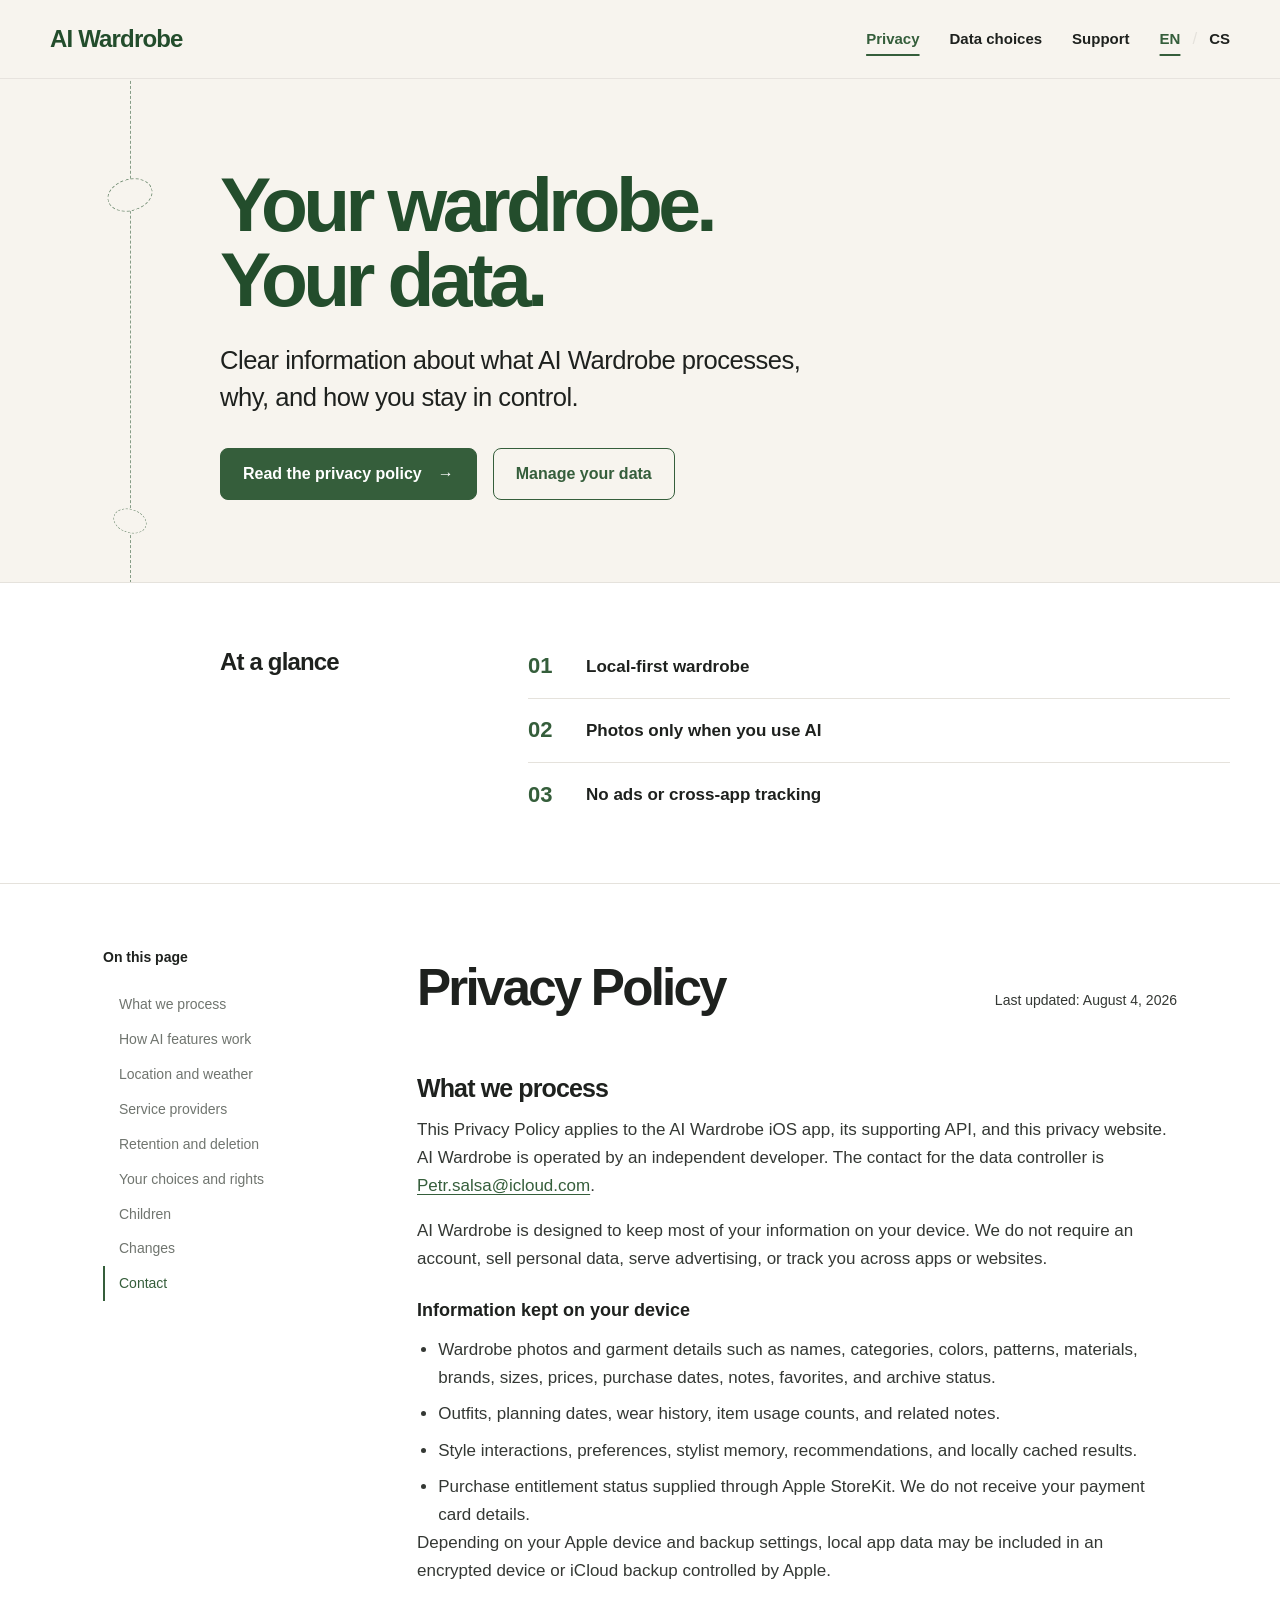
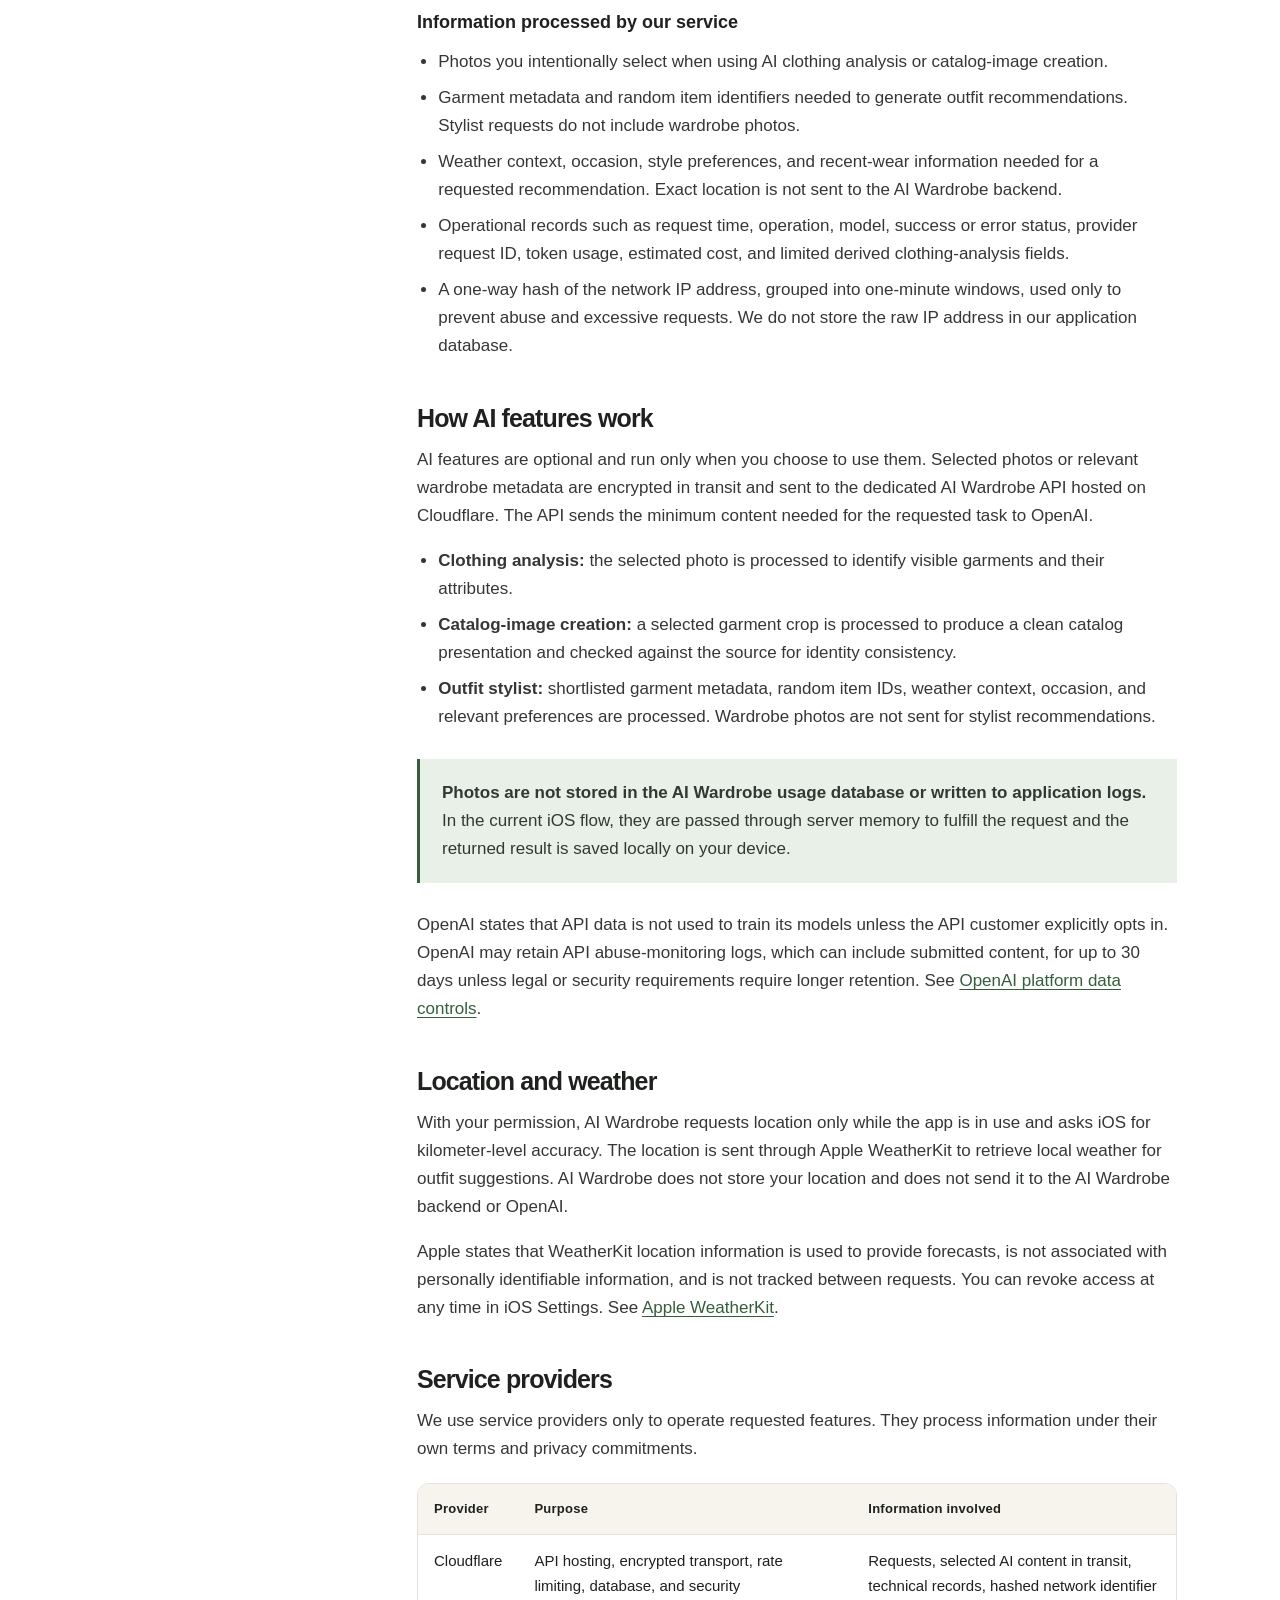
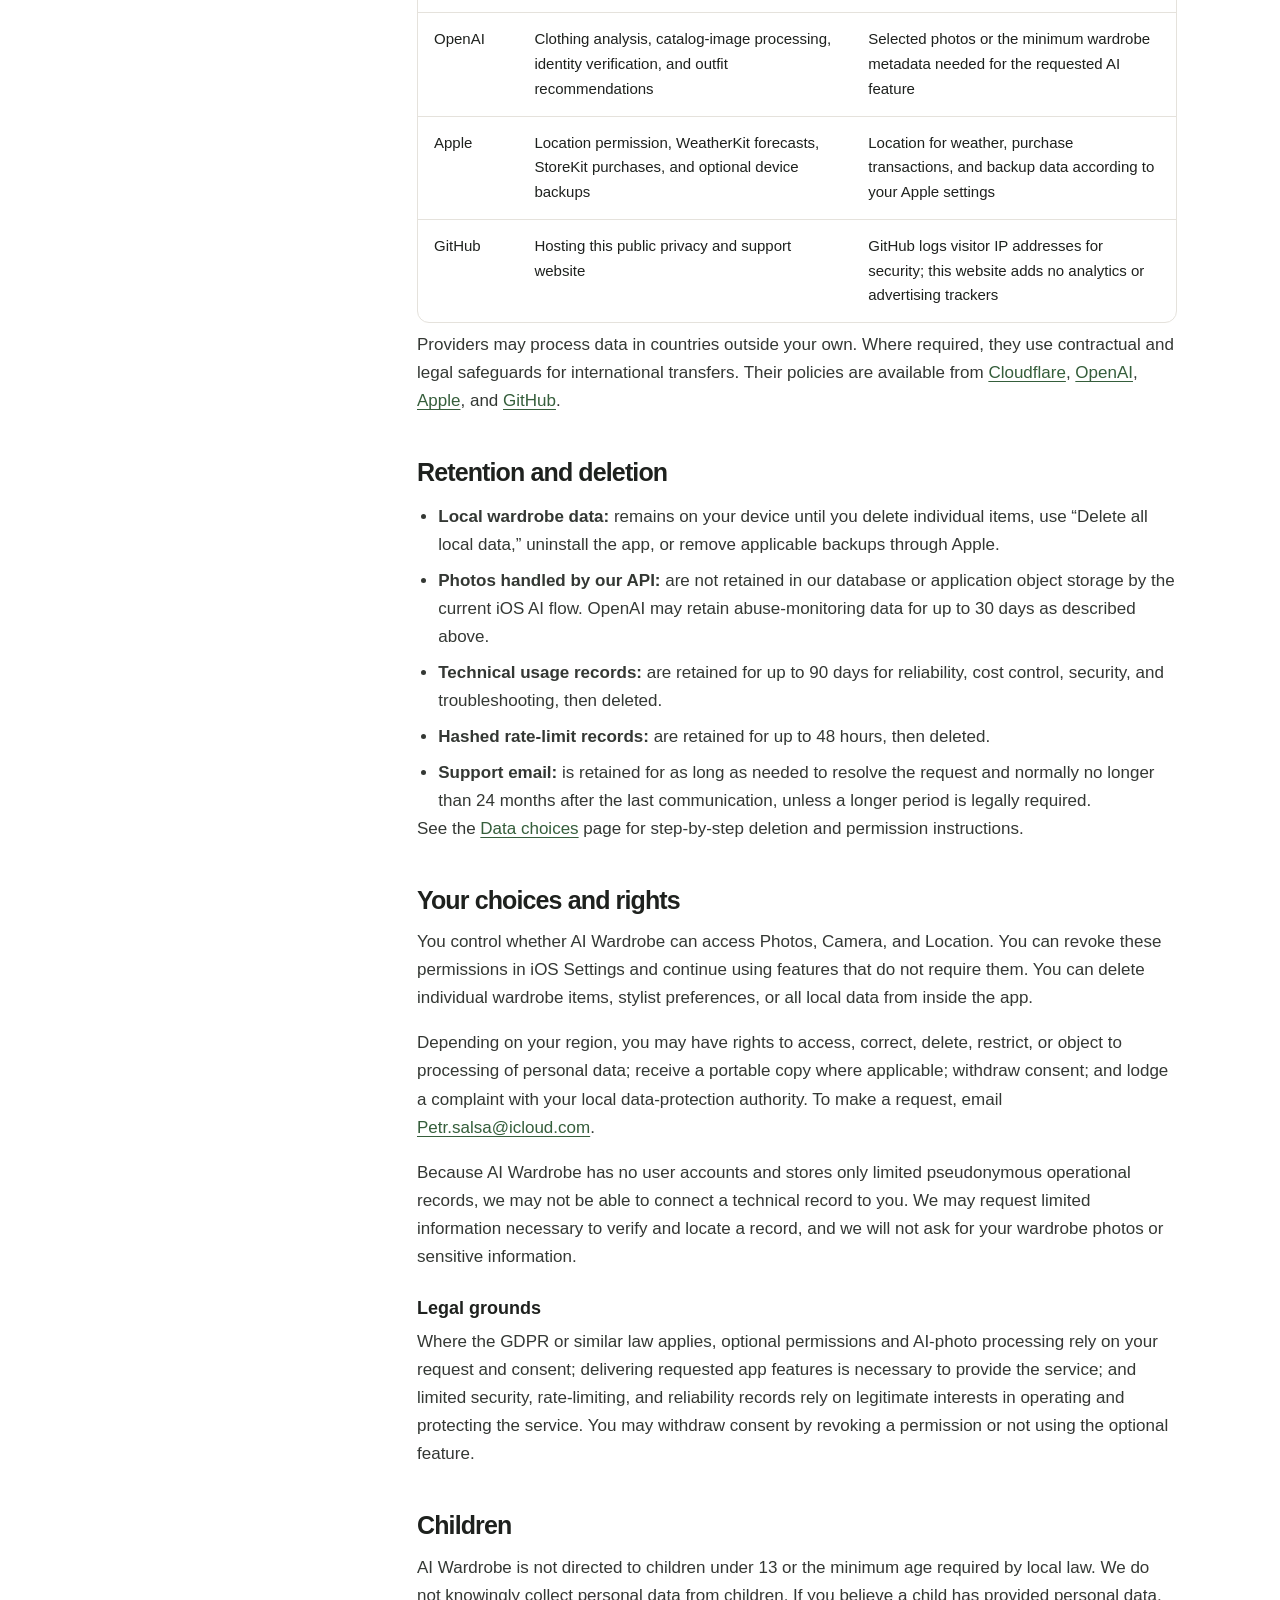
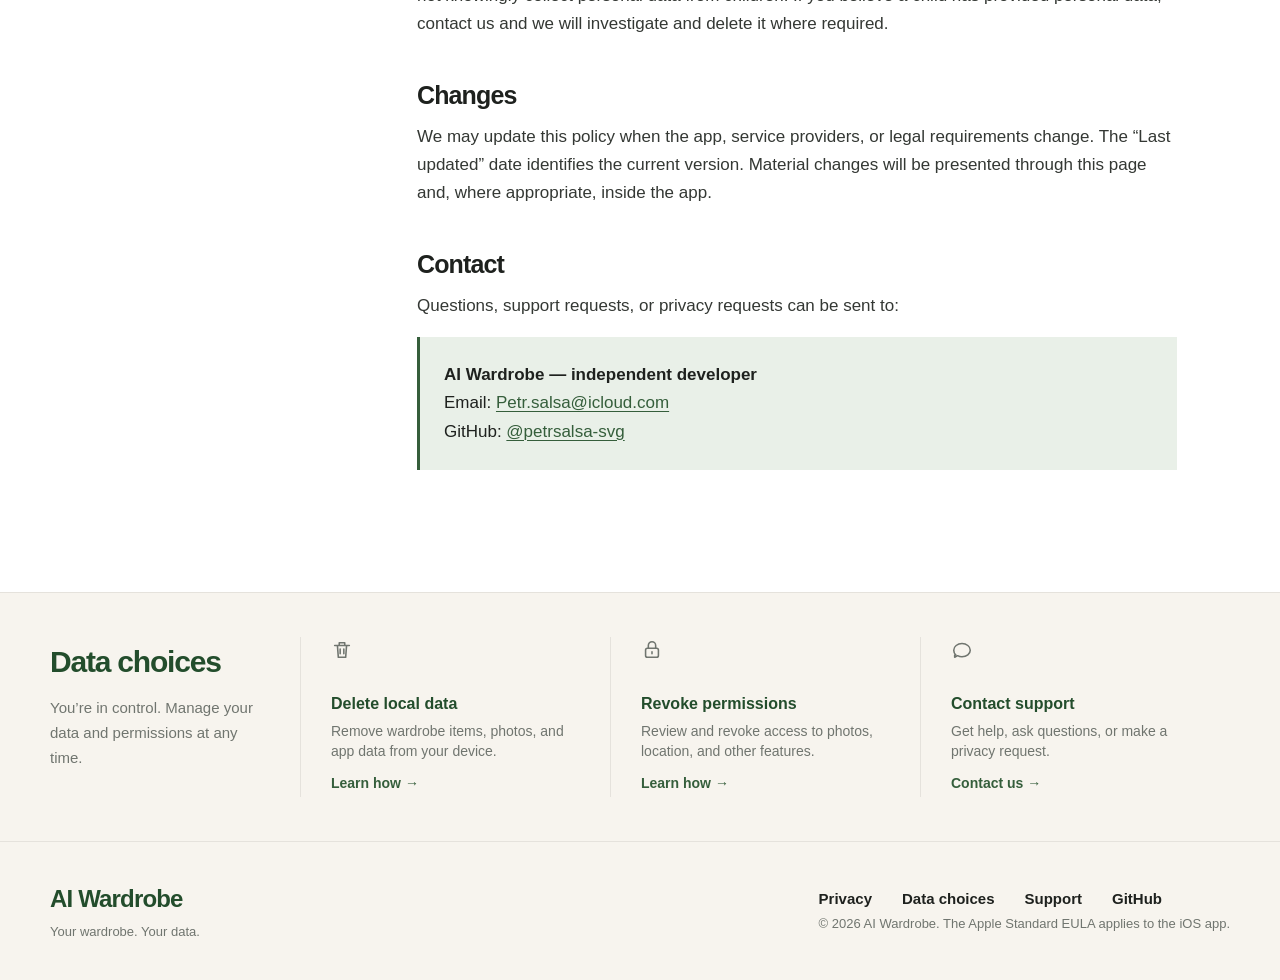
==== index.html @ b3bcdd9d "Publish AI Wardrobe privacy and support site" ====
<!doctype html>
<html lang="en">
<head>
  <meta charset="utf-8">
  <meta name="viewport" content="width=device-width, initial-scale=1">
  <meta name="description" content="Privacy Policy, data choices, and support information for the AI Wardrobe iOS app.">
  <meta name="theme-color" content="#f7f4ee">
  <meta property="og:title" content="AI Wardrobe — Privacy Policy">
  <meta property="og:description" content="Clear information about what AI Wardrobe processes, why, and how you stay in control.">
  <meta property="og:type" content="website">
  <meta property="og:url" content="https://petrsalsa-svg.github.io/AIWardrobe-Privacy/">
  <link rel="canonical" href="https://petrsalsa-svg.github.io/AIWardrobe-Privacy/">
  <link rel="alternate" hreflang="en" href="https://petrsalsa-svg.github.io/AIWardrobe-Privacy/">
  <link rel="alternate" hreflang="cs" href="https://petrsalsa-svg.github.io/AIWardrobe-Privacy/cs/">
  <link rel="stylesheet" href="./assets/styles.css">
  <script src="./assets/site.js" defer></script>
  <title>AI Wardrobe — Privacy Policy</title>
</head>
<body>
  <a class="skip-link" href="#main">Skip to content</a>
  <header class="site-header">
    <div class="header-inner">
      <a class="brand" href="./" aria-label="AI Wardrobe privacy home">AI Wardrobe</a>
      <nav class="desktop-nav" aria-label="Primary navigation">
        <a href="./" aria-current="page">Privacy</a>
        <a href="./data-choices/">Data choices</a>
        <a href="./support/">Support</a>
      </nav>
      <button class="menu-button" type="button" aria-expanded="false" aria-controls="mobile-navigation" data-menu-button>
        <svg viewBox="0 0 24 24" aria-hidden="true"><path d="M4 7h16M4 12h16M4 17h16"/></svg>
        Menu
      </button>
      <nav class="language-nav" aria-label="Language">
        <a href="./" aria-current="page" lang="en">EN</a><span aria-hidden="true">/</span><a href="./cs/" lang="cs">CS</a>
      </nav>
      <nav class="mobile-nav" id="mobile-navigation" aria-label="Mobile navigation" data-mobile-nav>
        <a href="./" aria-current="page">Privacy</a>
        <a href="./data-choices/">Data choices</a>
        <a href="./support/">Support</a>
      </nav>
    </div>
  </header>

  <main id="main">
    <section class="hero" aria-labelledby="hero-title">
      <div class="hero-inner">
        <div class="seam" aria-hidden="true"></div>
        <div class="hero-copy">
          <h1 id="hero-title">Your wardrobe.<br>Your data.</h1>
          <p class="hero-lede">Clear information about what AI Wardrobe processes, why, and how you stay in control.</p>
          <div class="actions">
            <a class="button button-primary" href="#privacy-policy">Read the privacy policy <span aria-hidden="true">→</span></a>
            <a class="button button-secondary" href="./data-choices/">Manage your data</a>
          </div>
        </div>
      </div>
    </section>

    <section class="glance" aria-labelledby="glance-title">
      <div class="glance-inner">
        <h2 id="glance-title">At a glance</h2>
        <ol class="glance-list">
          <li class="glance-item">
            <span class="glance-number" aria-hidden="true">01</span>
            <span class="glance-icon" aria-hidden="true"><svg viewBox="0 0 24 24"><path d="M3 11.5 12 4l9 7.5M5.5 10v10h13V10M9.5 20v-6h5v6"/></svg></span>
            <span class="glance-text">Local-first wardrobe</span>
          </li>
          <li class="glance-item">
            <span class="glance-number" aria-hidden="true">02</span>
            <span class="glance-icon" aria-hidden="true"><svg viewBox="0 0 24 24"><path d="M4 8.5h3l1.2-2h7.6l1.2 2h3a2 2 0 0 1 2 2v8a2 2 0 0 1-2 2H4a2 2 0 0 1-2-2v-8a2 2 0 0 1 2-2Z"/><circle cx="12" cy="14" r="4"/></svg></span>
            <span class="glance-text">Photos only when you use AI</span>
          </li>
          <li class="glance-item">
            <span class="glance-number" aria-hidden="true">03</span>
            <span class="glance-icon" aria-hidden="true"><svg viewBox="0 0 24 24"><path d="M12 3 4.5 6v5.5c0 4.7 3.1 7.8 7.5 9.5 4.4-1.7 7.5-4.8 7.5-9.5V6L12 3Z"/><path d="m8.8 12.1 2 2 4.5-4.5"/></svg></span>
            <span class="glance-text">No ads or cross-app tracking</span>
          </li>
        </ol>
      </div>
    </section>

    <section class="policy" id="privacy-policy" aria-labelledby="policy-title">
      <div class="policy-shell">
        <aside class="toc" aria-label="On this page">
          <p class="toc-title">On this page</p>
          <ol>
            <li><a class="is-active" href="#what-we-process">What we process</a></li>
            <li><a href="#ai-features">How AI features work</a></li>
            <li><a href="#location-weather">Location and weather</a></li>
            <li><a href="#service-providers">Service providers</a></li>
            <li><a href="#retention-deletion">Retention and deletion</a></li>
            <li><a href="#choices-rights">Your choices and rights</a></li>
            <li><a href="#children">Children</a></li>
            <li><a href="#changes">Changes</a></li>
            <li><a href="#contact">Contact</a></li>
          </ol>
        </aside>

        <article class="policy-article">
          <div class="policy-heading">
            <h2 id="policy-title">Privacy Policy</h2>
            <p class="updated">Last updated: August 4, 2026</p>
          </div>

          <details class="mobile-toc">
            <summary>On this page <span aria-hidden="true">⌄</span></summary>
            <nav aria-label="Policy sections">
              <a href="#what-we-process">What we process</a>
              <a href="#ai-features">How AI features work</a>
              <a href="#location-weather">Location and weather</a>
              <a href="#service-providers">Service providers</a>
              <a href="#retention-deletion">Retention and deletion</a>
              <a href="#choices-rights">Your choices and rights</a>
              <a href="#children">Children</a>
              <a href="#changes">Changes</a>
              <a href="#contact">Contact</a>
            </nav>
          </details>

          <section id="what-we-process">
            <h3>What we process</h3>
            <p>This Privacy Policy applies to the AI Wardrobe iOS app, its supporting API, and this privacy website. AI Wardrobe is operated by an independent developer. The contact for the data controller is <a href="mailto:Petr.salsa@icloud.com">Petr.salsa@icloud.com</a>.</p>
            <p>AI Wardrobe is designed to keep most of your information on your device. We do not require an account, sell personal data, serve advertising, or track you across apps or websites.</p>

            <h4>Information kept on your device</h4>
            <ul>
              <li>Wardrobe photos and garment details such as names, categories, colors, patterns, materials, brands, sizes, prices, purchase dates, notes, favorites, and archive status.</li>
              <li>Outfits, planning dates, wear history, item usage counts, and related notes.</li>
              <li>Style interactions, preferences, stylist memory, recommendations, and locally cached results.</li>
              <li>Purchase entitlement status supplied through Apple StoreKit. We do not receive your payment card details.</li>
            </ul>
            <p>Depending on your Apple device and backup settings, local app data may be included in an encrypted device or iCloud backup controlled by Apple.</p>

            <h4>Information processed by our service</h4>
            <ul>
              <li>Photos you intentionally select when using AI clothing analysis or catalog-image creation.</li>
              <li>Garment metadata and random item identifiers needed to generate outfit recommendations. Stylist requests do not include wardrobe photos.</li>
              <li>Weather context, occasion, style preferences, and recent-wear information needed for a requested recommendation. Exact location is not sent to the AI Wardrobe backend.</li>
              <li>Operational records such as request time, operation, model, success or error status, provider request ID, token usage, estimated cost, and limited derived clothing-analysis fields.</li>
              <li>A one-way hash of the network IP address, grouped into one-minute windows, used only to prevent abuse and excessive requests. We do not store the raw IP address in our application database.</li>
            </ul>
          </section>

          <section id="ai-features">
            <h3>How AI features work</h3>
            <p>AI features are optional and run only when you choose to use them. Selected photos or relevant wardrobe metadata are encrypted in transit and sent to the dedicated AI Wardrobe API hosted on Cloudflare. The API sends the minimum content needed for the requested task to OpenAI.</p>
            <ul>
              <li><strong>Clothing analysis:</strong> the selected photo is processed to identify visible garments and their attributes.</li>
              <li><strong>Catalog-image creation:</strong> a selected garment crop is processed to produce a clean catalog presentation and checked against the source for identity consistency.</li>
              <li><strong>Outfit stylist:</strong> shortlisted garment metadata, random item IDs, weather context, occasion, and relevant preferences are processed. Wardrobe photos are not sent for stylist recommendations.</li>
            </ul>
            <div class="notice">
              <p><strong>Photos are not stored in the AI Wardrobe usage database or written to application logs.</strong> In the current iOS flow, they are passed through server memory to fulfill the request and the returned result is saved locally on your device.</p>
            </div>
            <p>OpenAI states that API data is not used to train its models unless the API customer explicitly opts in. OpenAI may retain API abuse-monitoring logs, which can include submitted content, for up to 30 days unless legal or security requirements require longer retention. See <a href="https://platform.openai.com/docs/models/default-usage-policies-by-endpoint" rel="external">OpenAI platform data controls</a>.</p>
          </section>

          <section id="location-weather">
            <h3>Location and weather</h3>
            <p>With your permission, AI Wardrobe requests location only while the app is in use and asks iOS for kilometer-level accuracy. The location is sent through Apple WeatherKit to retrieve local weather for outfit suggestions. AI Wardrobe does not store your location and does not send it to the AI Wardrobe backend or OpenAI.</p>
            <p>Apple states that WeatherKit location information is used to provide forecasts, is not associated with personally identifiable information, and is not tracked between requests. You can revoke access at any time in iOS Settings. See <a href="https://developer.apple.com/weatherkit/" rel="external">Apple WeatherKit</a>.</p>
          </section>

          <section id="service-providers">
            <h3>Service providers</h3>
            <p>We use service providers only to operate requested features. They process information under their own terms and privacy commitments.</p>
            <div class="table-wrap" role="region" aria-label="Service providers" tabindex="0">
              <table>
                <thead><tr><th>Provider</th><th>Purpose</th><th>Information involved</th></tr></thead>
                <tbody>
                  <tr><td>Cloudflare</td><td>API hosting, encrypted transport, rate limiting, database, and security</td><td>Requests, selected AI content in transit, technical records, hashed network identifier</td></tr>
                  <tr><td>OpenAI</td><td>Clothing analysis, catalog-image processing, identity verification, and outfit recommendations</td><td>Selected photos or the minimum wardrobe metadata needed for the requested AI feature</td></tr>
                  <tr><td>Apple</td><td>Location permission, WeatherKit forecasts, StoreKit purchases, and optional device backups</td><td>Location for weather, purchase transactions, and backup data according to your Apple settings</td></tr>
                  <tr><td>GitHub</td><td>Hosting this public privacy and support website</td><td>GitHub logs visitor IP addresses for security; this website adds no analytics or advertising trackers</td></tr>
                </tbody>
              </table>
            </div>
            <p>Providers may process data in countries outside your own. Where required, they use contractual and legal safeguards for international transfers. Their policies are available from <a href="https://www.cloudflare.com/privacypolicy/" rel="external">Cloudflare</a>, <a href="https://openai.com/policies/privacy-policy/" rel="external">OpenAI</a>, <a href="https://www.apple.com/legal/privacy/" rel="external">Apple</a>, and <a href="https://docs.github.com/en/site-policy/privacy-policies/github-general-privacy-statement" rel="external">GitHub</a>.</p>
          </section>

          <section id="retention-deletion">
            <h3>Retention and deletion</h3>
            <ul>
              <li><strong>Local wardrobe data:</strong> remains on your device until you delete individual items, use “Delete all local data,” uninstall the app, or remove applicable backups through Apple.</li>
              <li><strong>Photos handled by our API:</strong> are not retained in our database or application object storage by the current iOS AI flow. OpenAI may retain abuse-monitoring data for up to 30 days as described above.</li>
              <li><strong>Technical usage records:</strong> are retained for up to 90 days for reliability, cost control, security, and troubleshooting, then deleted.</li>
              <li><strong>Hashed rate-limit records:</strong> are retained for up to 48 hours, then deleted.</li>
              <li><strong>Support email:</strong> is retained for as long as needed to resolve the request and normally no longer than 24 months after the last communication, unless a longer period is legally required.</li>
            </ul>
            <p>See the <a href="./data-choices/">Data choices</a> page for step-by-step deletion and permission instructions.</p>
          </section>

          <section id="choices-rights">
            <h3>Your choices and rights</h3>
            <p>You control whether AI Wardrobe can access Photos, Camera, and Location. You can revoke these permissions in iOS Settings and continue using features that do not require them. You can delete individual wardrobe items, stylist preferences, or all local data from inside the app.</p>
            <p>Depending on your region, you may have rights to access, correct, delete, restrict, or object to processing of personal data; receive a portable copy where applicable; withdraw consent; and lodge a complaint with your local data-protection authority. To make a request, email <a href="mailto:Petr.salsa@icloud.com?subject=AI%20Wardrobe%20privacy%20request">Petr.salsa@icloud.com</a>.</p>
            <p>Because AI Wardrobe has no user accounts and stores only limited pseudonymous operational records, we may not be able to connect a technical record to you. We may request limited information necessary to verify and locate a record, and we will not ask for your wardrobe photos or sensitive information.</p>
            <h4>Legal grounds</h4>
            <p>Where the GDPR or similar law applies, optional permissions and AI-photo processing rely on your request and consent; delivering requested app features is necessary to provide the service; and limited security, rate-limiting, and reliability records rely on legitimate interests in operating and protecting the service. You may withdraw consent by revoking a permission or not using the optional feature.</p>
          </section>

          <section id="children">
            <h3>Children</h3>
            <p>AI Wardrobe is not directed to children under 13 or the minimum age required by local law. We do not knowingly collect personal data from children. If you believe a child has provided personal data, contact us and we will investigate and delete it where required.</p>
          </section>

          <section id="changes">
            <h3>Changes</h3>
            <p>We may update this policy when the app, service providers, or legal requirements change. The “Last updated” date identifies the current version. Material changes will be presented through this page and, where appropriate, inside the app.</p>
          </section>

          <section id="contact">
            <h3>Contact</h3>
            <p>Questions, support requests, or privacy requests can be sent to:</p>
            <div class="contact-block">
              <strong>AI Wardrobe — independent developer</strong><br>
              Email: <a href="mailto:Petr.salsa@icloud.com">Petr.salsa@icloud.com</a><br>
              GitHub: <a href="https://github.com/petrsalsa-svg" rel="external">@petrsalsa-svg</a>
            </div>
          </section>
        </article>
      </div>
    </section>

    <section class="choices" aria-labelledby="choices-title">
      <div class="choices-inner">
        <div class="choices-intro"><h2 id="choices-title">Data choices</h2><p>You’re in control. Manage your data and permissions at any time.</p></div>
        <a class="choice-link" href="./data-choices/#delete-local">
          <span class="choice-icon" aria-hidden="true"><svg viewBox="0 0 24 24"><path d="M4 7h16M9 7V4h6v3M7 7l1 13h8l1-13M10 11v5M14 11v5"/></svg></span>
          <strong>Delete local data</strong><span>Remove wardrobe items, photos, and app data from your device.</span><em>Learn how →</em>
        </a>
        <a class="choice-link" href="./data-choices/#permissions">
          <span class="choice-icon" aria-hidden="true"><svg viewBox="0 0 24 24"><rect x="5" y="10" width="14" height="10" rx="2"/><path d="M8 10V7a4 4 0 0 1 8 0v3M12 14v2"/></svg></span>
          <strong>Revoke permissions</strong><span>Review and revoke access to photos, location, and other features.</span><em>Learn how →</em>
        </a>
        <a class="choice-link" href="./support/">
          <span class="choice-icon" aria-hidden="true"><svg viewBox="0 0 24 24"><path d="M4 17.5V20l3.2-1.8a9.8 9.8 0 0 0 4.8 1.2c5 0 9-3.2 9-7.2S17 5 12 5s-9 3.2-9 7.2c0 2 .8 3.8 2.2 5.1"/></svg></span>
          <strong>Contact support</strong><span>Get help, ask questions, or make a privacy request.</span><em>Contact us →</em>
        </a>
      </div>
    </section>
  </main>

  <footer class="site-footer">
    <div class="footer-inner">
      <div class="footer-brand"><a class="brand" href="./">AI Wardrobe</a><p>Your wardrobe. Your data.</p></div>
      <div class="footer-meta">
        <nav class="footer-nav" aria-label="Footer navigation">
          <a href="./">Privacy</a><a href="./data-choices/">Data choices</a><a href="./support/">Support</a><a href="https://github.com/petrsalsa-svg/AIWardrobe-Privacy">GitHub</a>
        </nav>
        <p class="copyright">© 2026 AI Wardrobe. The Apple Standard EULA applies to the iOS app.</p>
      </div>
    </div>
  </footer>
</body>
</html>
---- assets/styles.css ----
:root {
  --background: #f7f4ee;
  --surface: #ffffff;
  --primary: #355e3b;
  --primary-strong: #234d2c;
  --secondary: #78947c;
  --light-green: #e9f0e8;
  --text: #1e211e;
  --muted: #70756f;
  --divider: #e5e2dc;
  --danger: #b34b4b;
  --radius: 18px;
  --shadow: 0 16px 44px rgba(30, 33, 30, 0.045);
  --content: 1180px;
  --reading: 760px;
  color-scheme: light;
  font-family: ui-sans-serif, -apple-system, BlinkMacSystemFont, "Segoe UI", sans-serif;
  font-synthesis: none;
  text-rendering: optimizeLegibility;
}

* {
  box-sizing: border-box;
}

html {
  scroll-behavior: smooth;
  scroll-padding-top: 96px;
}

body {
  margin: 0;
  min-width: 320px;
  background: var(--background);
  color: var(--text);
  font-size: 17px;
  line-height: 1.65;
}

body.menu-open {
  overflow: hidden;
}

a {
  color: var(--primary);
  text-decoration-thickness: 1px;
  text-underline-offset: 0.2em;
}

a:hover {
  color: var(--primary-strong);
}

a:focus-visible,
button:focus-visible,
summary:focus-visible {
  outline: 3px solid rgba(53, 94, 59, 0.34);
  outline-offset: 4px;
}

.skip-link {
  position: fixed;
  left: 16px;
  top: 12px;
  z-index: 100;
  padding: 10px 14px;
  background: var(--text);
  color: white;
  border-radius: 10px;
  transform: translateY(-160%);
}

.skip-link:focus {
  transform: translateY(0);
}

.site-header {
  position: sticky;
  top: 0;
  z-index: 40;
  border-bottom: 1px solid rgba(229, 226, 220, 0.88);
  background: rgba(247, 244, 238, 0.96);
  backdrop-filter: blur(18px);
}

.header-inner,
.hero-inner,
.glance-inner,
.policy-shell,
.choices-inner,
.footer-inner,
.simple-main {
  width: min(calc(100% - 48px), var(--content));
  margin-inline: auto;
}

.header-inner {
  min-height: 78px;
  display: grid;
  grid-template-columns: 1fr auto auto;
  align-items: center;
  gap: 30px;
}

.brand {
  display: inline-flex;
  align-items: center;
  color: var(--primary-strong);
  font-size: 24px;
  font-weight: 760;
  letter-spacing: -0.035em;
  text-decoration: none;
}

.desktop-nav,
.language-nav,
.footer-nav {
  display: flex;
  align-items: center;
  gap: 30px;
}

.desktop-nav a,
.language-nav a,
.footer-nav a {
  color: var(--text);
  font-size: 15px;
  font-weight: 620;
  text-decoration: none;
}

.desktop-nav a[aria-current="page"],
.language-nav a[aria-current="page"] {
  color: var(--primary);
  text-decoration: underline;
  text-decoration-thickness: 2px;
  text-underline-offset: 10px;
}

.language-nav {
  gap: 12px;
}

.language-nav span {
  color: var(--divider);
}

.menu-button,
.mobile-nav {
  display: none;
}

.hero {
  position: relative;
  overflow: hidden;
}

.hero-inner {
  position: relative;
  min-height: 470px;
  padding: 88px 0 82px 170px;
}

.seam {
  position: absolute;
  left: 80px;
  top: -28px;
  bottom: -1px;
  width: 1px;
  border-left: 1px dashed rgba(53, 94, 59, 0.58);
  pointer-events: none;
}

.seam::before,
.seam::after {
  content: "";
  position: absolute;
  left: -24px;
  width: 44px;
  height: 30px;
  border: 1px dashed rgba(53, 94, 59, 0.64);
  border-radius: 50%;
  background: var(--background);
}

.seam::before {
  top: 128px;
  transform: rotate(-16deg);
}

.seam::after {
  bottom: 46px;
  transform: rotate(18deg) scale(0.74);
}

.hero-copy {
  max-width: 690px;
}

h1,
h2,
h3,
p {
  margin-top: 0;
}

h1 {
  margin-bottom: 24px;
  max-width: 680px;
  color: var(--primary-strong);
  font-size: clamp(50px, 6vw, 80px);
  line-height: 0.98;
  letter-spacing: -0.06em;
}

.hero-lede {
  max-width: 610px;
  margin-bottom: 32px;
  font-size: clamp(20px, 2vw, 26px);
  line-height: 1.45;
  letter-spacing: -0.02em;
}

.actions {
  display: flex;
  flex-wrap: wrap;
  gap: 16px;
}

.button {
  min-height: 52px;
  display: inline-flex;
  align-items: center;
  justify-content: center;
  gap: 16px;
  padding: 12px 22px;
  border: 1.5px solid var(--primary);
  border-radius: 8px;
  font-size: 16px;
  font-weight: 720;
  text-decoration: none;
}

.button-primary {
  background: var(--primary);
  color: white;
}

.button-primary:hover {
  background: var(--primary-strong);
  color: white;
}

.button-secondary {
  background: transparent;
  color: var(--primary);
}

.glance {
  border-top: 1px solid var(--divider);
  border-bottom: 1px solid var(--divider);
  background: var(--surface);
}

.glance-inner {
  display: grid;
  grid-template-columns: 260px 1fr;
  gap: 48px;
  padding: 52px 0 56px 170px;
}

.glance h2 {
  margin: 7px 0 0;
  font-size: 24px;
  letter-spacing: -0.035em;
}

.glance-list {
  margin: 0;
  padding: 0;
  list-style: none;
}

.glance-item {
  min-height: 64px;
  display: grid;
  grid-template-columns: 58px 1fr;
  align-items: center;
  border-bottom: 1px solid var(--divider);
}

.glance-item:last-child {
  border-bottom: 0;
}

.glance-number {
  color: var(--primary);
  font-size: 22px;
  font-weight: 700;
  font-variant-numeric: tabular-nums;
}

.glance-icon {
  width: 38px;
  height: 38px;
  display: none;
  place-items: center;
  border-radius: 50%;
  background: var(--light-green);
  color: var(--primary);
}

.glance-icon svg,
.choice-icon svg {
  width: 22px;
  height: 22px;
  fill: none;
  stroke: currentColor;
  stroke-linecap: round;
  stroke-linejoin: round;
  stroke-width: 1.7;
}

.glance-text {
  font-size: 17px;
  font-weight: 670;
}

.policy {
  background: var(--surface);
}

.policy-shell {
  display: grid;
  grid-template-columns: 260px minmax(0, var(--reading));
  justify-content: center;
  gap: 54px;
  padding: 62px 0 80px;
}

.toc {
  position: sticky;
  top: 110px;
  align-self: start;
}

.toc-title {
  margin-bottom: 18px;
  font-size: 14px;
  font-weight: 760;
}

.toc ol {
  margin: 0;
  padding: 0;
  list-style: none;
}

.toc a {
  display: block;
  padding: 8px 0 8px 14px;
  border-left: 2px solid transparent;
  color: var(--muted);
  font-size: 14px;
  line-height: 1.35;
  text-decoration: none;
}

.toc a:hover,
.toc a.is-active {
  border-left-color: var(--primary);
  color: var(--primary);
}

.mobile-toc {
  display: none;
}

.policy-heading {
  display: flex;
  align-items: baseline;
  justify-content: space-between;
  gap: 24px;
  margin-bottom: 42px;
}

.policy-heading h2,
.simple-hero h1 {
  margin: 0;
  color: var(--text);
  font-size: clamp(38px, 4vw, 54px);
  letter-spacing: -0.055em;
}

.updated {
  margin: 0;
  color: var(--muted);
  font-size: 14px;
  white-space: nowrap;
}

.policy-article section {
  margin-bottom: 42px;
}

.policy-article h3 {
  margin-bottom: 12px;
  color: var(--text);
  font-size: 25px;
  line-height: 1.25;
  letter-spacing: -0.035em;
}

.policy-article h4 {
  margin: 25px 0 8px;
  font-size: 18px;
  line-height: 1.35;
}

.policy-article p,
.policy-article li {
  color: #343834;
}

.policy-article ul {
  margin: 14px 0 0;
  padding-left: 1.25em;
}

.policy-article li + li {
  margin-top: 8px;
}

.notice {
  margin: 28px 0;
  padding: 20px 22px;
  border-left: 3px solid var(--primary);
  background: var(--light-green);
}

.notice p:last-child {
  margin-bottom: 0;
}

.table-wrap {
  margin: 20px 0 8px;
  overflow-x: auto;
  border: 1px solid var(--divider);
  border-radius: 12px;
}

table {
  width: 100%;
  border-collapse: collapse;
  font-size: 15px;
}

th,
td {
  padding: 14px 16px;
  border-bottom: 1px solid var(--divider);
  text-align: left;
  vertical-align: top;
}

th {
  background: var(--background);
  color: var(--text);
  font-size: 13px;
  letter-spacing: 0.02em;
}

tr:last-child td {
  border-bottom: 0;
}

.choices {
  border-top: 1px solid var(--divider);
  border-bottom: 1px solid var(--divider);
  background: var(--background);
}

.choices-inner {
  display: grid;
  grid-template-columns: 250px repeat(3, 1fr);
  padding: 44px 0;
}

.choices-intro {
  padding-right: 34px;
}

.choices h2 {
  margin-bottom: 10px;
  color: var(--primary-strong);
  font-size: 30px;
  letter-spacing: -0.04em;
}

.choices-intro p {
  margin-bottom: 0;
  color: var(--muted);
  font-size: 15px;
}

.choice-link {
  display: block;
  padding: 2px 30px;
  border-left: 1px solid var(--divider);
  color: var(--text);
  text-decoration: none;
}

.choice-icon {
  width: 38px;
  height: 38px;
  display: grid;
  place-items: center;
  margin-bottom: 14px;
  color: var(--primary);
}

.choice-link strong {
  display: block;
  margin-bottom: 4px;
  color: var(--primary-strong);
  font-size: 16px;
}

.choice-link span {
  display: block;
  color: var(--muted);
  font-size: 14px;
  line-height: 1.45;
}

.choice-link em {
  display: block;
  margin-top: 10px;
  color: var(--primary);
  font-size: 14px;
  font-style: normal;
  font-weight: 700;
}

.site-footer {
  background: var(--background);
}

.footer-inner {
  min-height: 138px;
  display: grid;
  grid-template-columns: 1fr auto;
  align-items: center;
  gap: 28px;
}

.footer-brand p,
.copyright {
  margin: 2px 0 0;
  color: var(--muted);
  font-size: 13px;
}

.footer-meta {
  text-align: right;
}

.simple-main {
  padding: 72px 0 100px;
}

.simple-hero {
  max-width: 780px;
  margin-bottom: 54px;
}

.simple-hero h1 {
  margin-bottom: 18px;
  color: var(--primary-strong);
}

.simple-hero p {
  max-width: 680px;
  font-size: 21px;
  line-height: 1.5;
}

.simple-content {
  max-width: var(--reading);
  padding: 44px;
  border: 1px solid var(--divider);
  border-radius: var(--radius);
  background: var(--surface);
  box-shadow: var(--shadow);
}

.simple-content section + section {
  margin-top: 46px;
  padding-top: 42px;
  border-top: 1px solid var(--divider);
}

.simple-content h2 {
  margin-bottom: 12px;
  font-size: 28px;
  letter-spacing: -0.04em;
}

.steps {
  margin: 18px 0 0;
  padding-left: 1.4em;
}

.steps li + li {
  margin-top: 10px;
}

.contact-block {
  padding: 24px;
  border-left: 3px solid var(--primary);
  background: var(--light-green);
}

@media (max-width: 900px) {
  .header-inner,
  .hero-inner,
  .glance-inner,
  .policy-shell,
  .choices-inner,
  .footer-inner,
  .simple-main {
    width: min(calc(100% - 36px), 720px);
  }

  .desktop-nav {
    display: none;
  }

  .header-inner {
    grid-template-columns: 1fr auto auto;
    gap: 14px;
  }

  .menu-button {
    min-height: 44px;
    display: inline-flex;
    align-items: center;
    justify-content: center;
    gap: 9px;
    padding: 8px 13px;
    border: 1.5px solid var(--primary);
    border-radius: 9px;
    background: transparent;
    color: var(--text);
    font: inherit;
    font-size: 15px;
    font-weight: 720;
  }

  .menu-button svg {
    width: 20px;
    height: 20px;
    stroke: currentColor;
    stroke-width: 2;
  }

  .mobile-nav {
    position: fixed;
    inset: 79px 0 auto;
    display: none;
    padding: 22px;
    border-bottom: 1px solid var(--divider);
    background: var(--background);
    box-shadow: var(--shadow);
  }

  .mobile-nav.is-open {
    display: grid;
  }

  .mobile-nav a {
    min-height: 50px;
    display: flex;
    align-items: center;
    border-bottom: 1px solid var(--divider);
    color: var(--text);
    font-weight: 680;
    text-decoration: none;
  }

  .hero-inner {
    min-height: 0;
    padding: 66px 16px 64px 58px;
  }

  .seam {
    left: 12px;
  }

  .glance-inner {
    grid-template-columns: 1fr;
    gap: 22px;
    padding: 38px 16px 42px 58px;
  }

  .glance-item {
    grid-template-columns: 54px 1fr;
    gap: 12px;
    padding: 12px 0;
  }

  .glance-number {
    display: none;
  }

  .glance-icon {
    display: grid;
  }

  .policy-shell {
    grid-template-columns: 1fr;
    padding: 48px 0 64px;
  }

  .toc {
    display: none;
  }

  .mobile-toc {
    display: block;
    margin-bottom: 32px;
    border: 1.5px solid var(--primary);
    border-radius: 9px;
  }

  .mobile-toc summary {
    min-height: 48px;
    display: flex;
    align-items: center;
    justify-content: space-between;
    padding: 8px 14px;
    color: var(--primary);
    cursor: pointer;
    font-weight: 720;
    list-style: none;
  }

  .mobile-toc summary::-webkit-details-marker {
    display: none;
  }

  .mobile-toc nav {
    display: grid;
    padding: 0 14px 12px;
  }

  .mobile-toc a {
    min-height: 44px;
    display: flex;
    align-items: center;
    border-top: 1px solid var(--divider);
    text-decoration: none;
  }

  .policy-heading {
    display: block;
    margin-bottom: 26px;
  }

  .updated {
    margin-top: 8px;
  }

  .choices-inner {
    grid-template-columns: 1fr;
    padding: 36px 0;
  }

  .choices-intro {
    padding: 0 0 18px;
  }

  .choice-link {
    min-height: 58px;
    display: grid;
    grid-template-columns: 1fr auto;
    align-items: center;
    padding: 12px 0;
    border-left: 0;
    border-top: 1px solid var(--divider);
  }

  .choice-link::after {
    content: "›";
    color: var(--primary);
    font-size: 32px;
    line-height: 1;
  }

  .choice-link span,
  .choice-link em,
  .choice-icon {
    display: none;
  }

  .footer-inner {
    grid-template-columns: 1fr;
    padding: 30px 0;
  }

  .footer-meta {
    text-align: left;
  }

  .footer-nav {
    flex-wrap: wrap;
    gap: 12px 24px;
  }
}

@media (max-width: 560px) {
  body {
    font-size: 16px;
  }

  .header-inner,
  .hero-inner,
  .glance-inner,
  .policy-shell,
  .choices-inner,
  .footer-inner,
  .simple-main {
    width: calc(100% - 24px);
  }

  .site-header {
    position: relative;
  }

  .header-inner {
    min-height: 70px;
  }

  .brand {
    font-size: 20px;
  }

  .language-nav {
    gap: 6px;
  }

  .language-nav a {
    font-size: 13px;
  }

  .mobile-nav {
    inset: 70px 0 auto;
  }

  .hero-inner {
    margin-top: 12px;
    padding: 44px 18px 46px 48px;
    border: 1px solid var(--divider);
    border-radius: 14px;
    background: var(--surface);
  }

  .seam {
    left: 18px;
  }

  h1 {
    font-size: clamp(44px, 14vw, 58px);
  }

  .hero-lede {
    font-size: 18px;
  }

  .actions {
    display: grid;
  }

  .button {
    width: 100%;
  }

  .glance-inner {
    padding: 36px 10px 40px 48px;
  }

  .policy-heading h2,
  .simple-hero h1 {
    font-size: 36px;
  }

  .policy-article h3 {
    font-size: 22px;
  }

  .simple-main {
    padding: 50px 0 72px;
  }

  .simple-content {
    padding: 26px 20px;
    border-radius: 14px;
  }
}

@media (prefers-reduced-motion: reduce) {
  html {
    scroll-behavior: auto;
  }

  *,
  *::before,
  *::after {
    animation-duration: 0.01ms !important;
    animation-iteration-count: 1 !important;
    transition-duration: 0.01ms !important;
  }
}
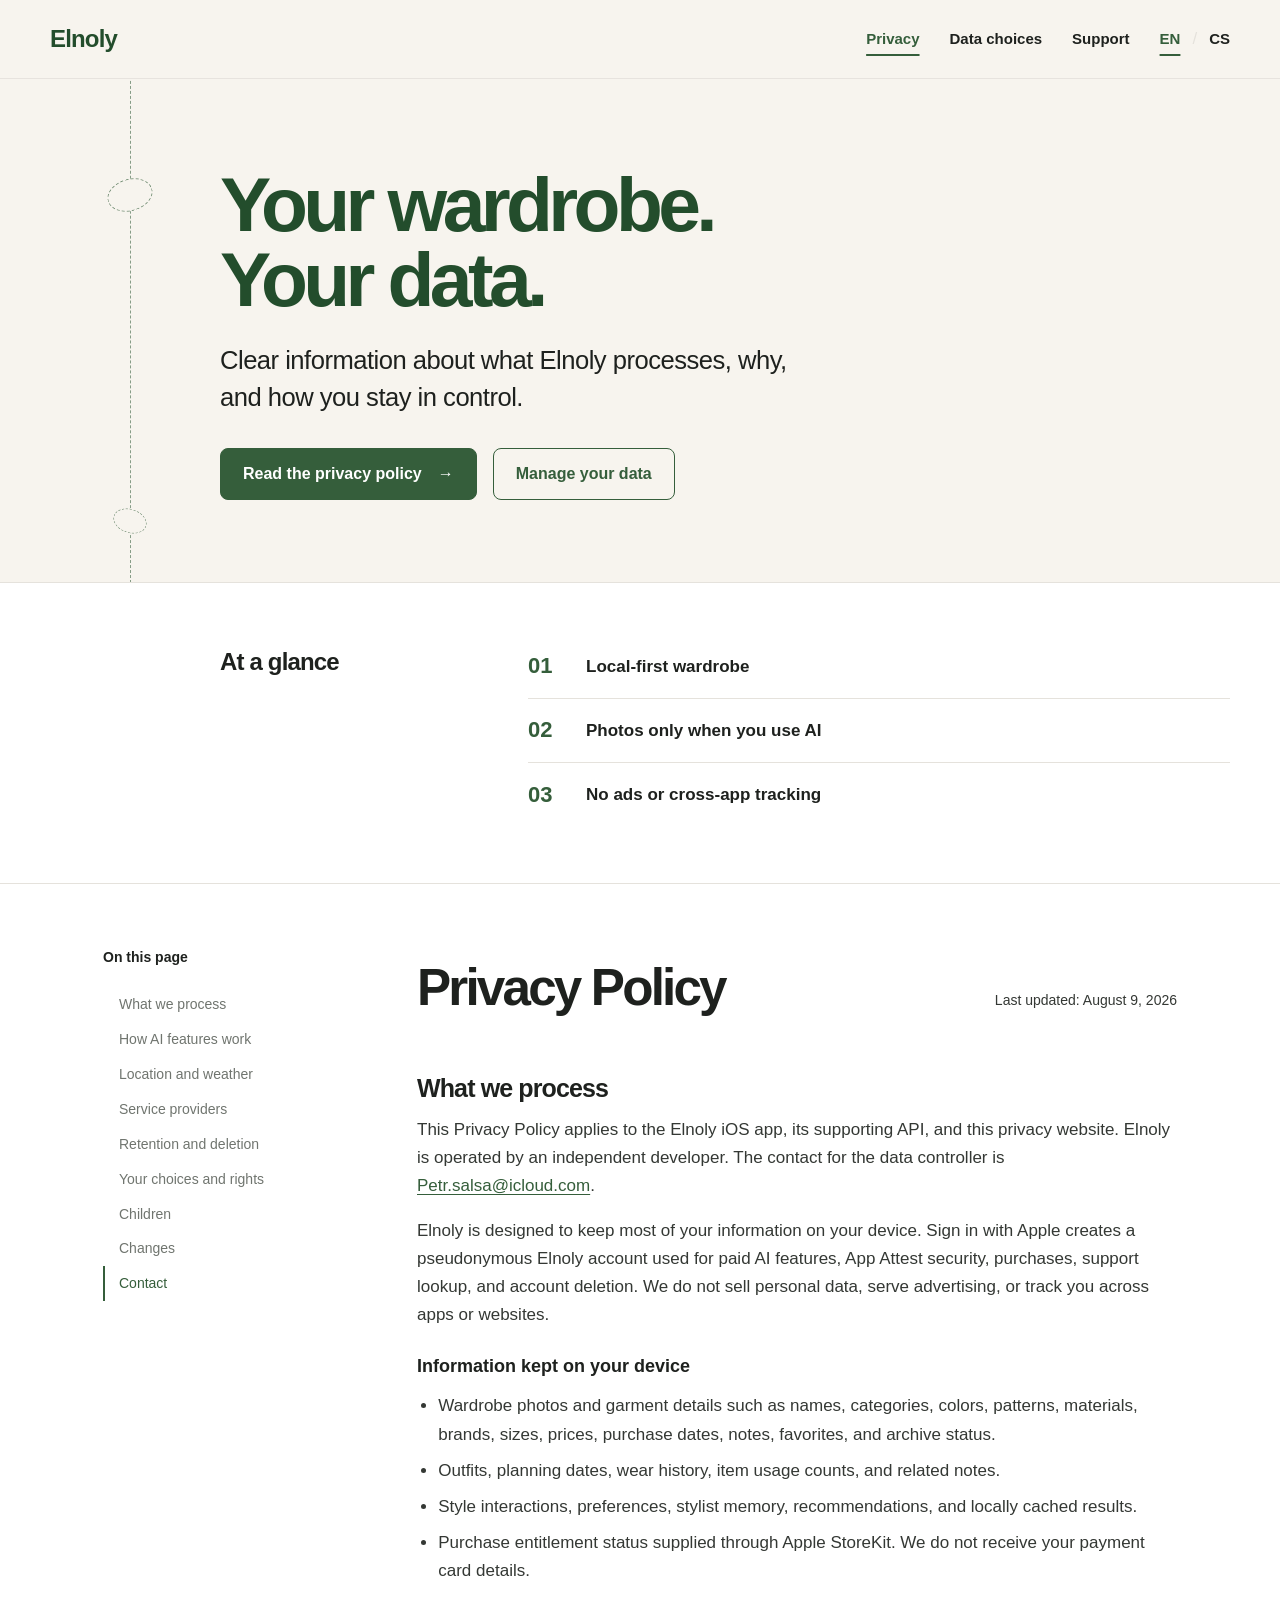
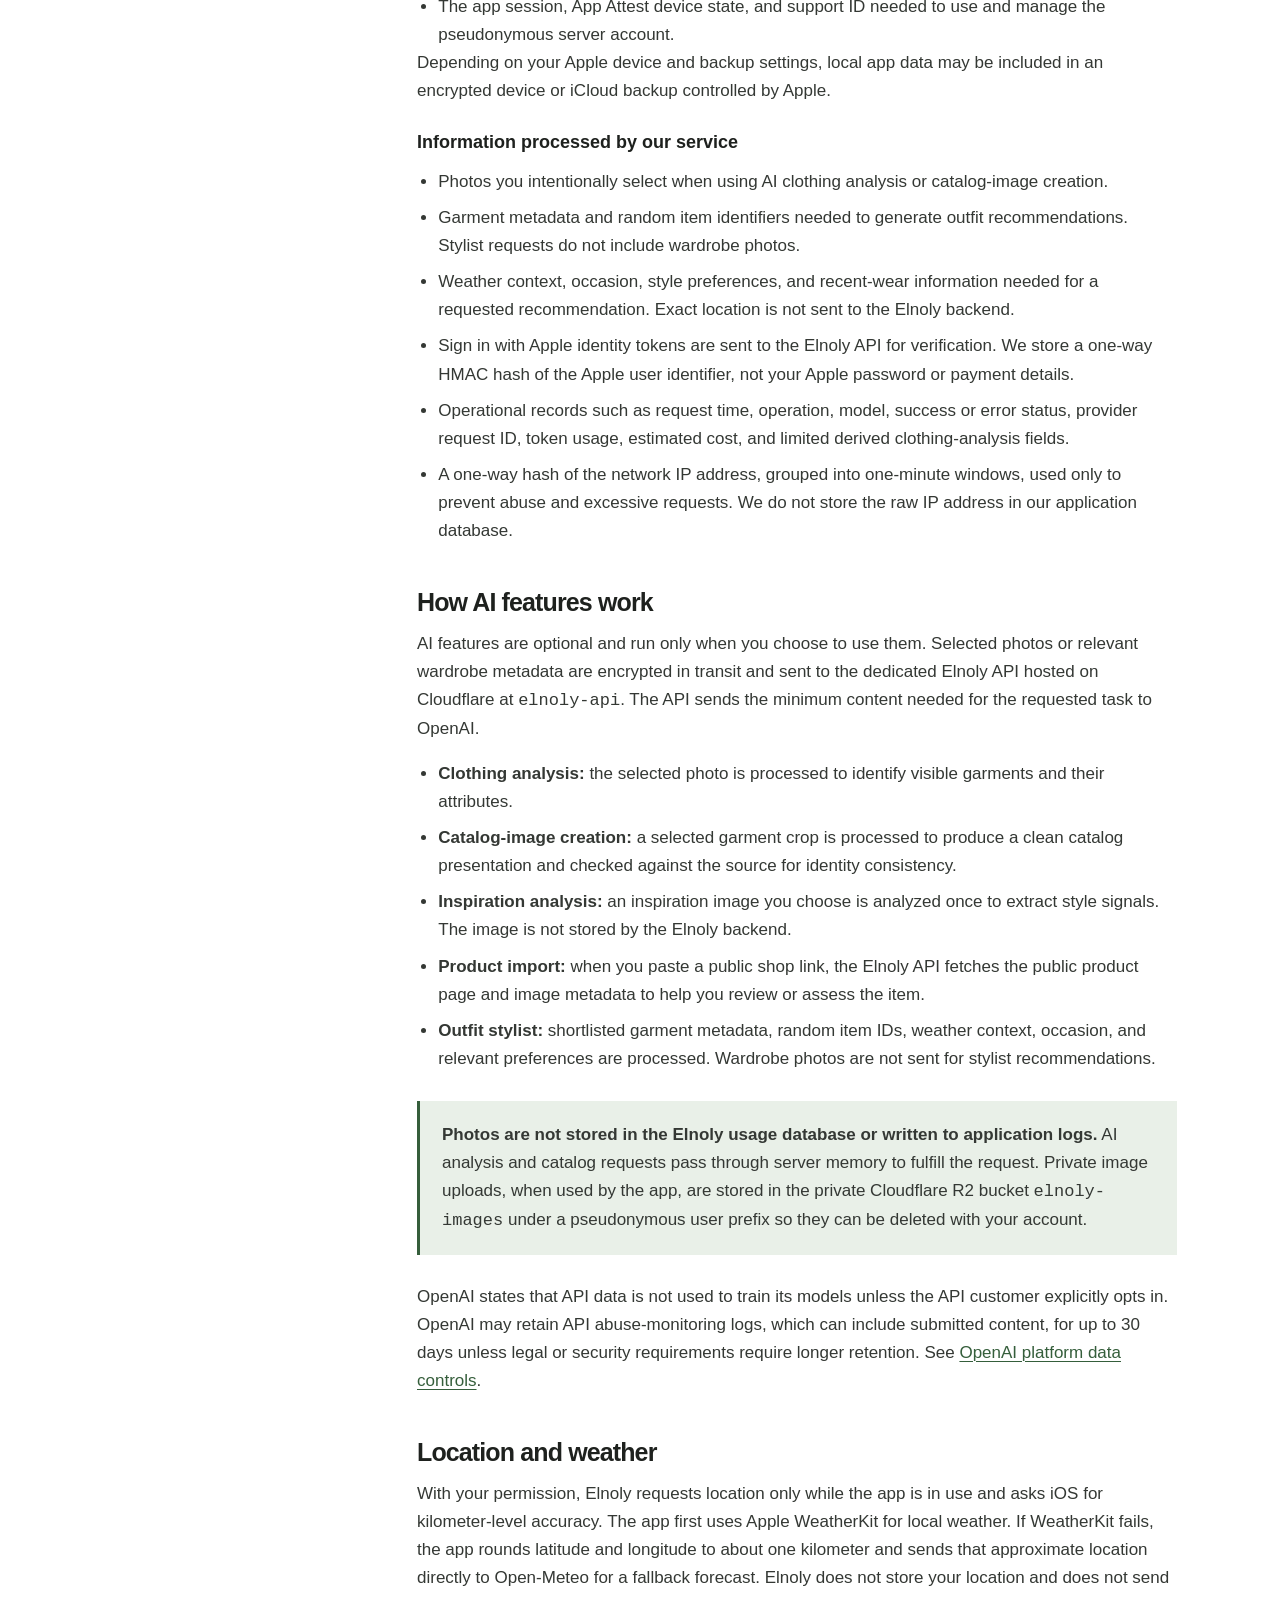
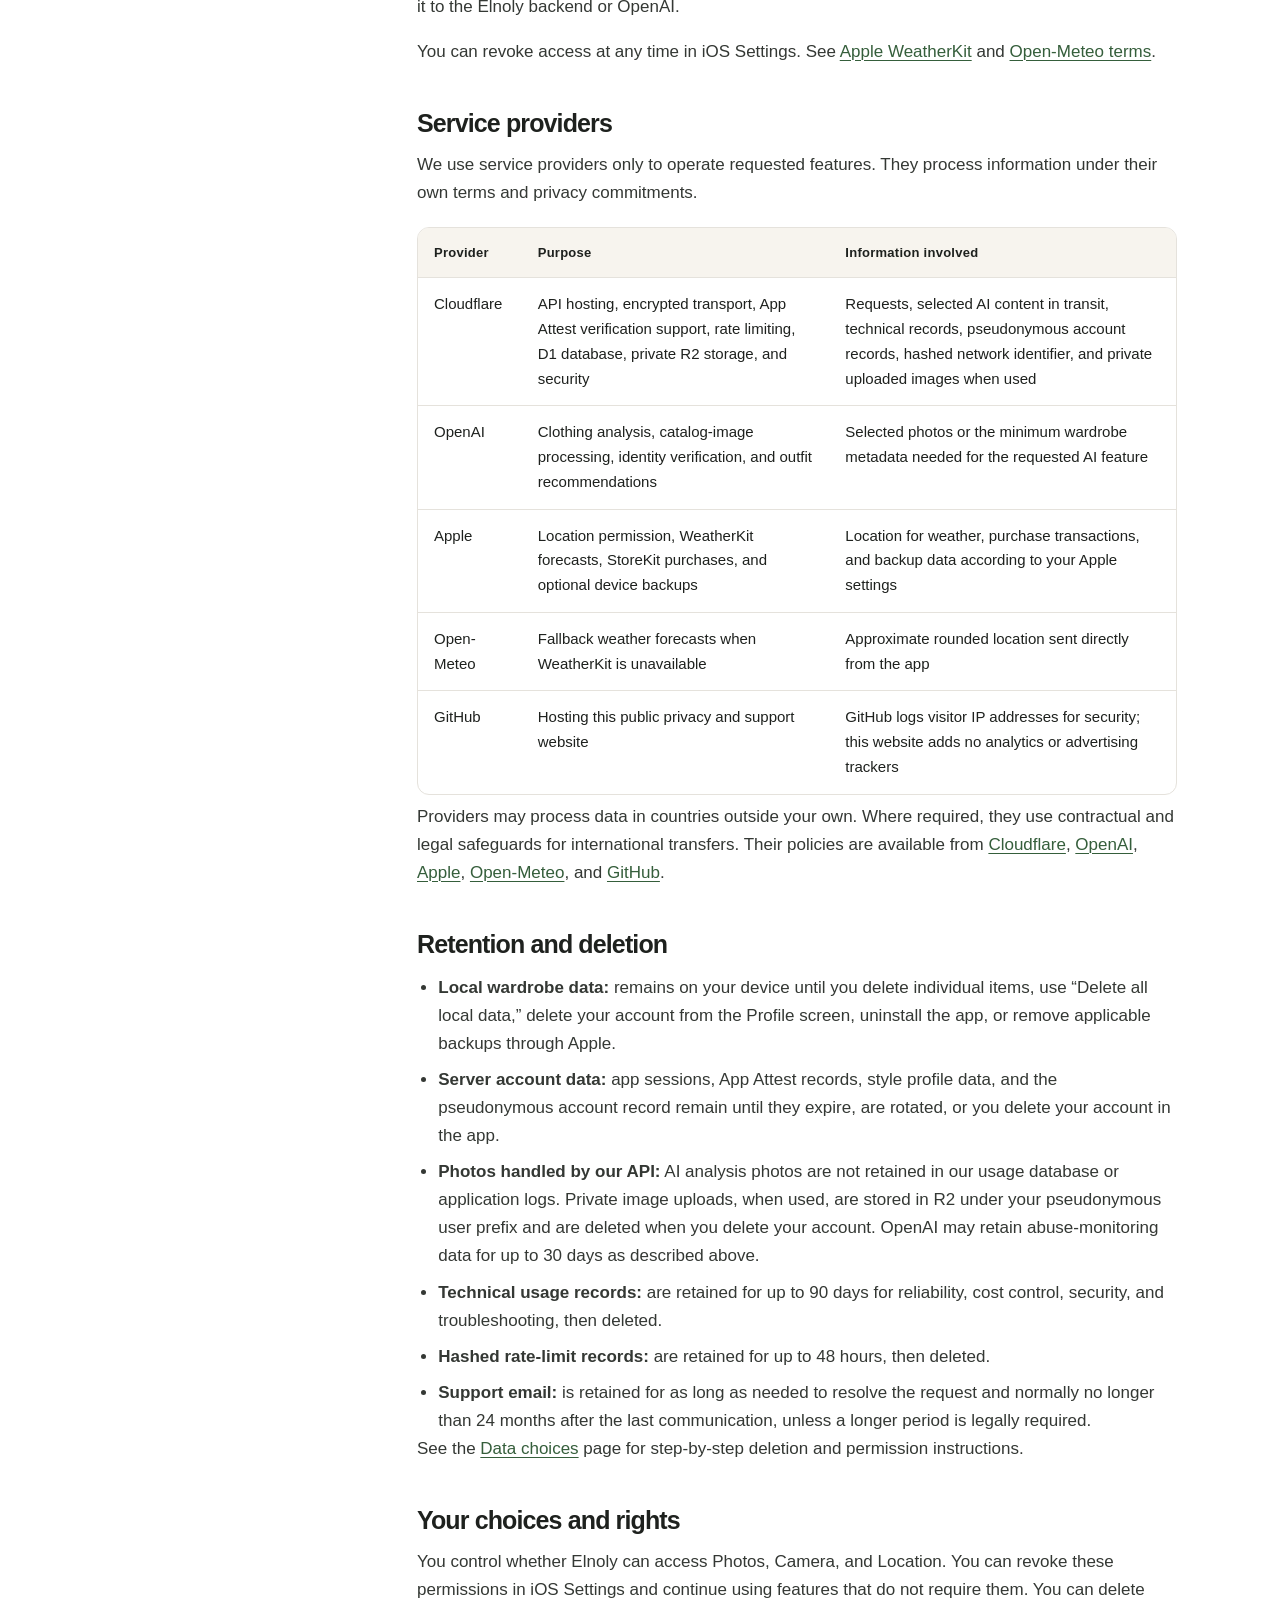
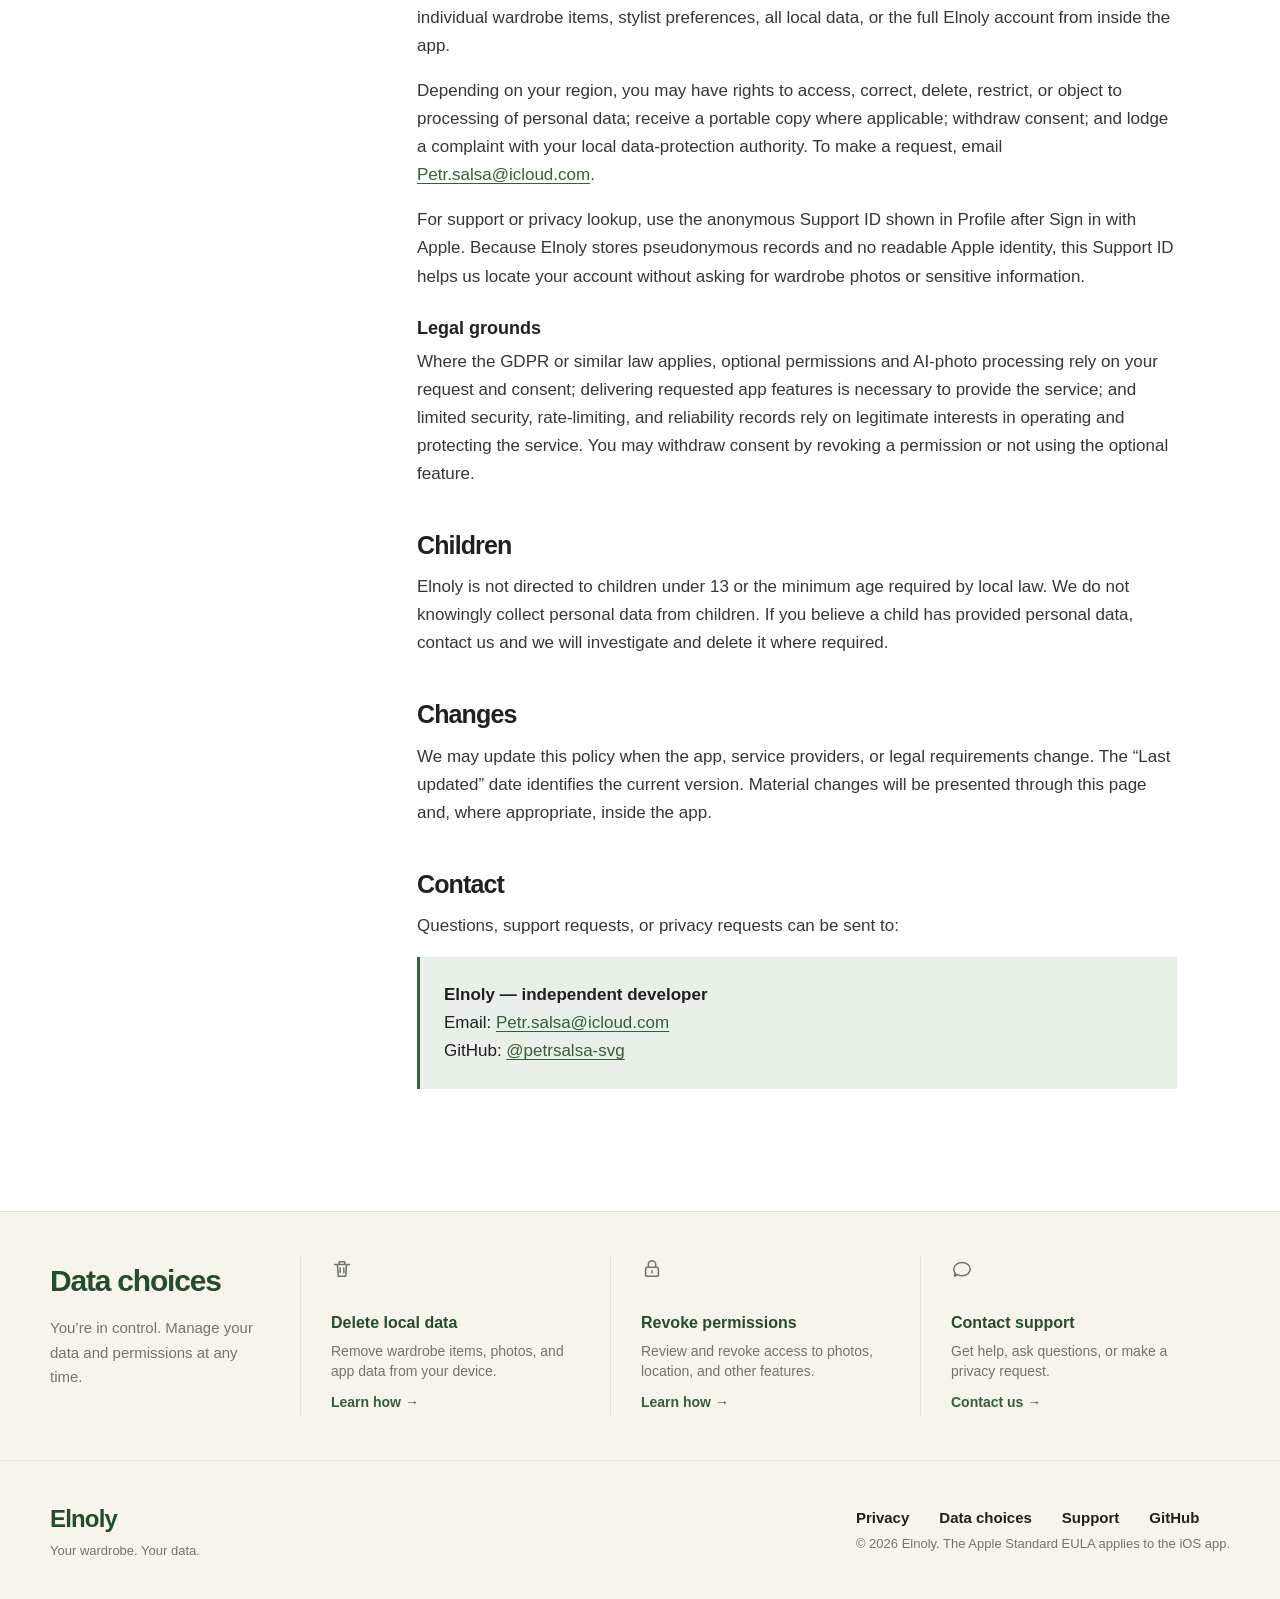
==== commit 7df466f0: "Update Elnoly privacy site" ====
--- a/index.html
+++ b/index.html
@@ -3,24 +3,24 @@
 <head>
   <meta charset="utf-8">
   <meta name="viewport" content="width=device-width, initial-scale=1">
-  <meta name="description" content="Privacy Policy, data choices, and support information for the AI Wardrobe iOS app.">
+  <meta name="description" content="Privacy Policy, data choices, and support information for the Elnoly iOS app.">
   <meta name="theme-color" content="#f7f4ee">
-  <meta property="og:title" content="AI Wardrobe — Privacy Policy">
-  <meta property="og:description" content="Clear information about what AI Wardrobe processes, why, and how you stay in control.">
+  <meta property="og:title" content="Elnoly — Privacy Policy">
+  <meta property="og:description" content="Clear information about what Elnoly processes, why, and how you stay in control.">
   <meta property="og:type" content="website">
-  <meta property="og:url" content="https://petrsalsa-svg.github.io/AIWardrobe-Privacy/">
-  <link rel="canonical" href="https://petrsalsa-svg.github.io/AIWardrobe-Privacy/">
-  <link rel="alternate" hreflang="en" href="https://petrsalsa-svg.github.io/AIWardrobe-Privacy/">
-  <link rel="alternate" hreflang="cs" href="https://petrsalsa-svg.github.io/AIWardrobe-Privacy/cs/">
+  <meta property="og:url" content="https://petrsalsa-svg.github.io/Elnoly-Privacy/">
+  <link rel="canonical" href="https://petrsalsa-svg.github.io/Elnoly-Privacy/">
+  <link rel="alternate" hreflang="en" href="https://petrsalsa-svg.github.io/Elnoly-Privacy/">
+  <link rel="alternate" hreflang="cs" href="https://petrsalsa-svg.github.io/Elnoly-Privacy/cs/">
   <link rel="stylesheet" href="./assets/styles.css">
   <script src="./assets/site.js" defer></script>
-  <title>AI Wardrobe — Privacy Policy</title>
+  <title>Elnoly — Privacy Policy</title>
 </head>
 <body>
   <a class="skip-link" href="#main">Skip to content</a>
   <header class="site-header">
     <div class="header-inner">
-      <a class="brand" href="./" aria-label="AI Wardrobe privacy home">AI Wardrobe</a>
+      <a class="brand" href="./" aria-label="Elnoly privacy home">Elnoly</a>
       <nav class="desktop-nav" aria-label="Primary navigation">
         <a href="./" aria-current="page">Privacy</a>
         <a href="./data-choices/">Data choices</a>
@@ -47,7 +47,7 @@
         <div class="seam" aria-hidden="true"></div>
         <div class="hero-copy">
           <h1 id="hero-title">Your wardrobe.<br>Your data.</h1>
-          <p class="hero-lede">Clear information about what AI Wardrobe processes, why, and how you stay in control.</p>
+          <p class="hero-lede">Clear information about what Elnoly processes, why, and how you stay in control.</p>
           <div class="actions">
             <a class="button button-primary" href="#privacy-policy">Read the privacy policy <span aria-hidden="true">→</span></a>
             <a class="button button-secondary" href="./data-choices/">Manage your data</a>
@@ -99,7 +99,7 @@
         <article class="policy-article">
           <div class="policy-heading">
             <h2 id="policy-title">Privacy Policy</h2>
-            <p class="updated">Last updated: August 4, 2026</p>
+            <p class="updated">Last updated: August 9, 2026</p>
           </div>
 
           <details class="mobile-toc">
@@ -119,8 +119,8 @@
 
           <section id="what-we-process">
             <h3>What we process</h3>
-            <p>This Privacy Policy applies to the AI Wardrobe iOS app, its supporting API, and this privacy website. AI Wardrobe is operated by an independent developer. The contact for the data controller is <a href="mailto:Petr.salsa@icloud.com">Petr.salsa@icloud.com</a>.</p>
-            <p>AI Wardrobe is designed to keep most of your information on your device. We do not require an account, sell personal data, serve advertising, or track you across apps or websites.</p>
+            <p>This Privacy Policy applies to the Elnoly iOS app, its supporting API, and this privacy website. Elnoly is operated by an independent developer. The contact for the data controller is <a href="mailto:Petr.salsa@icloud.com">Petr.salsa@icloud.com</a>.</p>
+            <p>Elnoly is designed to keep most of your information on your device. Sign in with Apple creates a pseudonymous Elnoly account used for paid AI features, App Attest security, purchases, support lookup, and account deletion. We do not sell personal data, serve advertising, or track you across apps or websites.</p>
 
             <h4>Information kept on your device</h4>
             <ul>
@@ -128,6 +128,7 @@
               <li>Outfits, planning dates, wear history, item usage counts, and related notes.</li>
               <li>Style interactions, preferences, stylist memory, recommendations, and locally cached results.</li>
               <li>Purchase entitlement status supplied through Apple StoreKit. We do not receive your payment card details.</li>
+              <li>The app session, App Attest device state, and support ID needed to use and manage the pseudonymous server account.</li>
             </ul>
             <p>Depending on your Apple device and backup settings, local app data may be included in an encrypted device or iCloud backup controlled by Apple.</p>
 
@@ -135,7 +136,8 @@
             <ul>
               <li>Photos you intentionally select when using AI clothing analysis or catalog-image creation.</li>
               <li>Garment metadata and random item identifiers needed to generate outfit recommendations. Stylist requests do not include wardrobe photos.</li>
-              <li>Weather context, occasion, style preferences, and recent-wear information needed for a requested recommendation. Exact location is not sent to the AI Wardrobe backend.</li>
+              <li>Weather context, occasion, style preferences, and recent-wear information needed for a requested recommendation. Exact location is not sent to the Elnoly backend.</li>
+              <li>Sign in with Apple identity tokens are sent to the Elnoly API for verification. We store a one-way HMAC hash of the Apple user identifier, not your Apple password or payment details.</li>
               <li>Operational records such as request time, operation, model, success or error status, provider request ID, token usage, estimated cost, and limited derived clothing-analysis fields.</li>
               <li>A one-way hash of the network IP address, grouped into one-minute windows, used only to prevent abuse and excessive requests. We do not store the raw IP address in our application database.</li>
             </ul>
@@ -143,22 +145,24 @@
 
           <section id="ai-features">
             <h3>How AI features work</h3>
-            <p>AI features are optional and run only when you choose to use them. Selected photos or relevant wardrobe metadata are encrypted in transit and sent to the dedicated AI Wardrobe API hosted on Cloudflare. The API sends the minimum content needed for the requested task to OpenAI.</p>
+            <p>AI features are optional and run only when you choose to use them. Selected photos or relevant wardrobe metadata are encrypted in transit and sent to the dedicated Elnoly API hosted on Cloudflare at <code>elnoly-api</code>. The API sends the minimum content needed for the requested task to OpenAI.</p>
             <ul>
               <li><strong>Clothing analysis:</strong> the selected photo is processed to identify visible garments and their attributes.</li>
               <li><strong>Catalog-image creation:</strong> a selected garment crop is processed to produce a clean catalog presentation and checked against the source for identity consistency.</li>
+              <li><strong>Inspiration analysis:</strong> an inspiration image you choose is analyzed once to extract style signals. The image is not stored by the Elnoly backend.</li>
+              <li><strong>Product import:</strong> when you paste a public shop link, the Elnoly API fetches the public product page and image metadata to help you review or assess the item.</li>
               <li><strong>Outfit stylist:</strong> shortlisted garment metadata, random item IDs, weather context, occasion, and relevant preferences are processed. Wardrobe photos are not sent for stylist recommendations.</li>
             </ul>
             <div class="notice">
-              <p><strong>Photos are not stored in the AI Wardrobe usage database or written to application logs.</strong> In the current iOS flow, they are passed through server memory to fulfill the request and the returned result is saved locally on your device.</p>
+              <p><strong>Photos are not stored in the Elnoly usage database or written to application logs.</strong> AI analysis and catalog requests pass through server memory to fulfill the request. Private image uploads, when used by the app, are stored in the private Cloudflare R2 bucket <code>elnoly-images</code> under a pseudonymous user prefix so they can be deleted with your account.</p>
             </div>
             <p>OpenAI states that API data is not used to train its models unless the API customer explicitly opts in. OpenAI may retain API abuse-monitoring logs, which can include submitted content, for up to 30 days unless legal or security requirements require longer retention. See <a href="https://platform.openai.com/docs/models/default-usage-policies-by-endpoint" rel="external">OpenAI platform data controls</a>.</p>
           </section>
 
           <section id="location-weather">
             <h3>Location and weather</h3>
-            <p>With your permission, AI Wardrobe requests location only while the app is in use and asks iOS for kilometer-level accuracy. The location is sent through Apple WeatherKit to retrieve local weather for outfit suggestions. AI Wardrobe does not store your location and does not send it to the AI Wardrobe backend or OpenAI.</p>
-            <p>Apple states that WeatherKit location information is used to provide forecasts, is not associated with personally identifiable information, and is not tracked between requests. You can revoke access at any time in iOS Settings. See <a href="https://developer.apple.com/weatherkit/" rel="external">Apple WeatherKit</a>.</p>
+            <p>With your permission, Elnoly requests location only while the app is in use and asks iOS for kilometer-level accuracy. The app first uses Apple WeatherKit for local weather. If WeatherKit fails, the app rounds latitude and longitude to about one kilometer and sends that approximate location directly to Open-Meteo for a fallback forecast. Elnoly does not store your location and does not send it to the Elnoly backend or OpenAI.</p>
+            <p>You can revoke access at any time in iOS Settings. See <a href="https://developer.apple.com/weatherkit/" rel="external">Apple WeatherKit</a> and <a href="https://open-meteo.com/en/terms" rel="external">Open-Meteo terms</a>.</p>
           </section>
 
           <section id="service-providers">
@@ -168,21 +172,23 @@
               <table>
                 <thead><tr><th>Provider</th><th>Purpose</th><th>Information involved</th></tr></thead>
                 <tbody>
-                  <tr><td>Cloudflare</td><td>API hosting, encrypted transport, rate limiting, database, and security</td><td>Requests, selected AI content in transit, technical records, hashed network identifier</td></tr>
+                  <tr><td>Cloudflare</td><td>API hosting, encrypted transport, App Attest verification support, rate limiting, D1 database, private R2 storage, and security</td><td>Requests, selected AI content in transit, technical records, pseudonymous account records, hashed network identifier, and private uploaded images when used</td></tr>
                   <tr><td>OpenAI</td><td>Clothing analysis, catalog-image processing, identity verification, and outfit recommendations</td><td>Selected photos or the minimum wardrobe metadata needed for the requested AI feature</td></tr>
                   <tr><td>Apple</td><td>Location permission, WeatherKit forecasts, StoreKit purchases, and optional device backups</td><td>Location for weather, purchase transactions, and backup data according to your Apple settings</td></tr>
+                  <tr><td>Open-Meteo</td><td>Fallback weather forecasts when WeatherKit is unavailable</td><td>Approximate rounded location sent directly from the app</td></tr>
                   <tr><td>GitHub</td><td>Hosting this public privacy and support website</td><td>GitHub logs visitor IP addresses for security; this website adds no analytics or advertising trackers</td></tr>
                 </tbody>
               </table>
             </div>
-            <p>Providers may process data in countries outside your own. Where required, they use contractual and legal safeguards for international transfers. Their policies are available from <a href="https://www.cloudflare.com/privacypolicy/" rel="external">Cloudflare</a>, <a href="https://openai.com/policies/privacy-policy/" rel="external">OpenAI</a>, <a href="https://www.apple.com/legal/privacy/" rel="external">Apple</a>, and <a href="https://docs.github.com/en/site-policy/privacy-policies/github-general-privacy-statement" rel="external">GitHub</a>.</p>
+            <p>Providers may process data in countries outside your own. Where required, they use contractual and legal safeguards for international transfers. Their policies are available from <a href="https://www.cloudflare.com/privacypolicy/" rel="external">Cloudflare</a>, <a href="https://openai.com/policies/privacy-policy/" rel="external">OpenAI</a>, <a href="https://www.apple.com/legal/privacy/" rel="external">Apple</a>, <a href="https://open-meteo.com/en/terms" rel="external">Open-Meteo</a>, and <a href="https://docs.github.com/en/site-policy/privacy-policies/github-general-privacy-statement" rel="external">GitHub</a>.</p>
           </section>
 
           <section id="retention-deletion">
             <h3>Retention and deletion</h3>
             <ul>
-              <li><strong>Local wardrobe data:</strong> remains on your device until you delete individual items, use “Delete all local data,” uninstall the app, or remove applicable backups through Apple.</li>
-              <li><strong>Photos handled by our API:</strong> are not retained in our database or application object storage by the current iOS AI flow. OpenAI may retain abuse-monitoring data for up to 30 days as described above.</li>
+              <li><strong>Local wardrobe data:</strong> remains on your device until you delete individual items, use “Delete all local data,” delete your account from the Profile screen, uninstall the app, or remove applicable backups through Apple.</li>
+              <li><strong>Server account data:</strong> app sessions, App Attest records, style profile data, and the pseudonymous account record remain until they expire, are rotated, or you delete your account in the app.</li>
+              <li><strong>Photos handled by our API:</strong> AI analysis photos are not retained in our usage database or application logs. Private image uploads, when used, are stored in R2 under your pseudonymous user prefix and are deleted when you delete your account. OpenAI may retain abuse-monitoring data for up to 30 days as described above.</li>
               <li><strong>Technical usage records:</strong> are retained for up to 90 days for reliability, cost control, security, and troubleshooting, then deleted.</li>
               <li><strong>Hashed rate-limit records:</strong> are retained for up to 48 hours, then deleted.</li>
               <li><strong>Support email:</strong> is retained for as long as needed to resolve the request and normally no longer than 24 months after the last communication, unless a longer period is legally required.</li>
@@ -192,16 +198,16 @@
 
           <section id="choices-rights">
             <h3>Your choices and rights</h3>
-            <p>You control whether AI Wardrobe can access Photos, Camera, and Location. You can revoke these permissions in iOS Settings and continue using features that do not require them. You can delete individual wardrobe items, stylist preferences, or all local data from inside the app.</p>
-            <p>Depending on your region, you may have rights to access, correct, delete, restrict, or object to processing of personal data; receive a portable copy where applicable; withdraw consent; and lodge a complaint with your local data-protection authority. To make a request, email <a href="mailto:Petr.salsa@icloud.com?subject=AI%20Wardrobe%20privacy%20request">Petr.salsa@icloud.com</a>.</p>
-            <p>Because AI Wardrobe has no user accounts and stores only limited pseudonymous operational records, we may not be able to connect a technical record to you. We may request limited information necessary to verify and locate a record, and we will not ask for your wardrobe photos or sensitive information.</p>
+            <p>You control whether Elnoly can access Photos, Camera, and Location. You can revoke these permissions in iOS Settings and continue using features that do not require them. You can delete individual wardrobe items, stylist preferences, all local data, or the full Elnoly account from inside the app.</p>
+            <p>Depending on your region, you may have rights to access, correct, delete, restrict, or object to processing of personal data; receive a portable copy where applicable; withdraw consent; and lodge a complaint with your local data-protection authority. To make a request, email <a href="mailto:Petr.salsa@icloud.com?subject=Elnoly%20privacy%20request">Petr.salsa@icloud.com</a>.</p>
+            <p>For support or privacy lookup, use the anonymous Support ID shown in Profile after Sign in with Apple. Because Elnoly stores pseudonymous records and no readable Apple identity, this Support ID helps us locate your account without asking for wardrobe photos or sensitive information.</p>
             <h4>Legal grounds</h4>
             <p>Where the GDPR or similar law applies, optional permissions and AI-photo processing rely on your request and consent; delivering requested app features is necessary to provide the service; and limited security, rate-limiting, and reliability records rely on legitimate interests in operating and protecting the service. You may withdraw consent by revoking a permission or not using the optional feature.</p>
           </section>
 
           <section id="children">
             <h3>Children</h3>
-            <p>AI Wardrobe is not directed to children under 13 or the minimum age required by local law. We do not knowingly collect personal data from children. If you believe a child has provided personal data, contact us and we will investigate and delete it where required.</p>
+            <p>Elnoly is not directed to children under 13 or the minimum age required by local law. We do not knowingly collect personal data from children. If you believe a child has provided personal data, contact us and we will investigate and delete it where required.</p>
           </section>
 
           <section id="changes">
@@ -213,7 +219,7 @@
             <h3>Contact</h3>
             <p>Questions, support requests, or privacy requests can be sent to:</p>
             <div class="contact-block">
-              <strong>AI Wardrobe — independent developer</strong><br>
+              <strong>Elnoly — independent developer</strong><br>
               Email: <a href="mailto:Petr.salsa@icloud.com">Petr.salsa@icloud.com</a><br>
               GitHub: <a href="https://github.com/petrsalsa-svg" rel="external">@petrsalsa-svg</a>
             </div>
@@ -243,12 +249,12 @@
 
   <footer class="site-footer">
     <div class="footer-inner">
-      <div class="footer-brand"><a class="brand" href="./">AI Wardrobe</a><p>Your wardrobe. Your data.</p></div>
+      <div class="footer-brand"><a class="brand" href="./">Elnoly</a><p>Your wardrobe. Your data.</p></div>
       <div class="footer-meta">
         <nav class="footer-nav" aria-label="Footer navigation">
-          <a href="./">Privacy</a><a href="./data-choices/">Data choices</a><a href="./support/">Support</a><a href="https://github.com/petrsalsa-svg/AIWardrobe-Privacy">GitHub</a>
+          <a href="./">Privacy</a><a href="./data-choices/">Data choices</a><a href="./support/">Support</a><a href="https://github.com/petrsalsa-svg/Elnoly-Privacy">GitHub</a>
         </nav>
-        <p class="copyright">© 2026 AI Wardrobe. The Apple Standard EULA applies to the iOS app.</p>
+        <p class="copyright">© 2026 Elnoly. The Apple Standard EULA applies to the iOS app.</p>
       </div>
     </div>
   </footer>
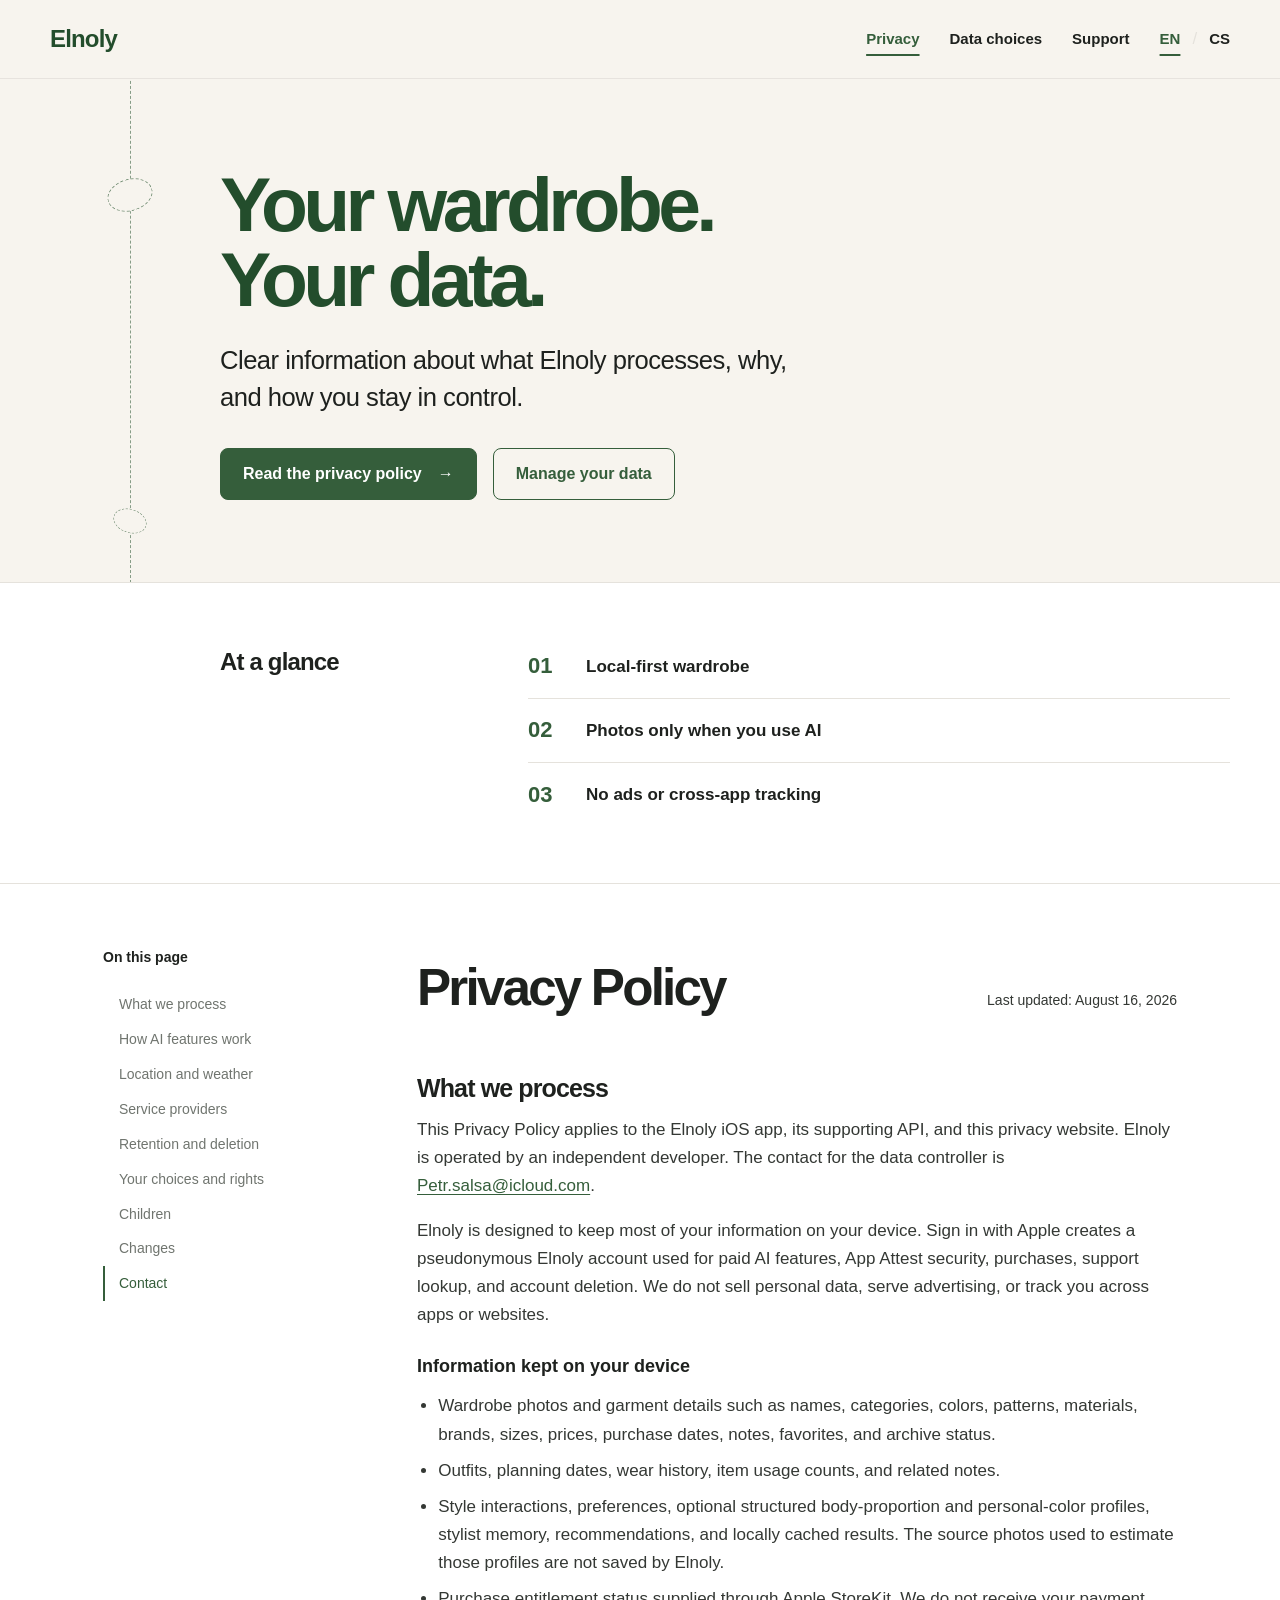
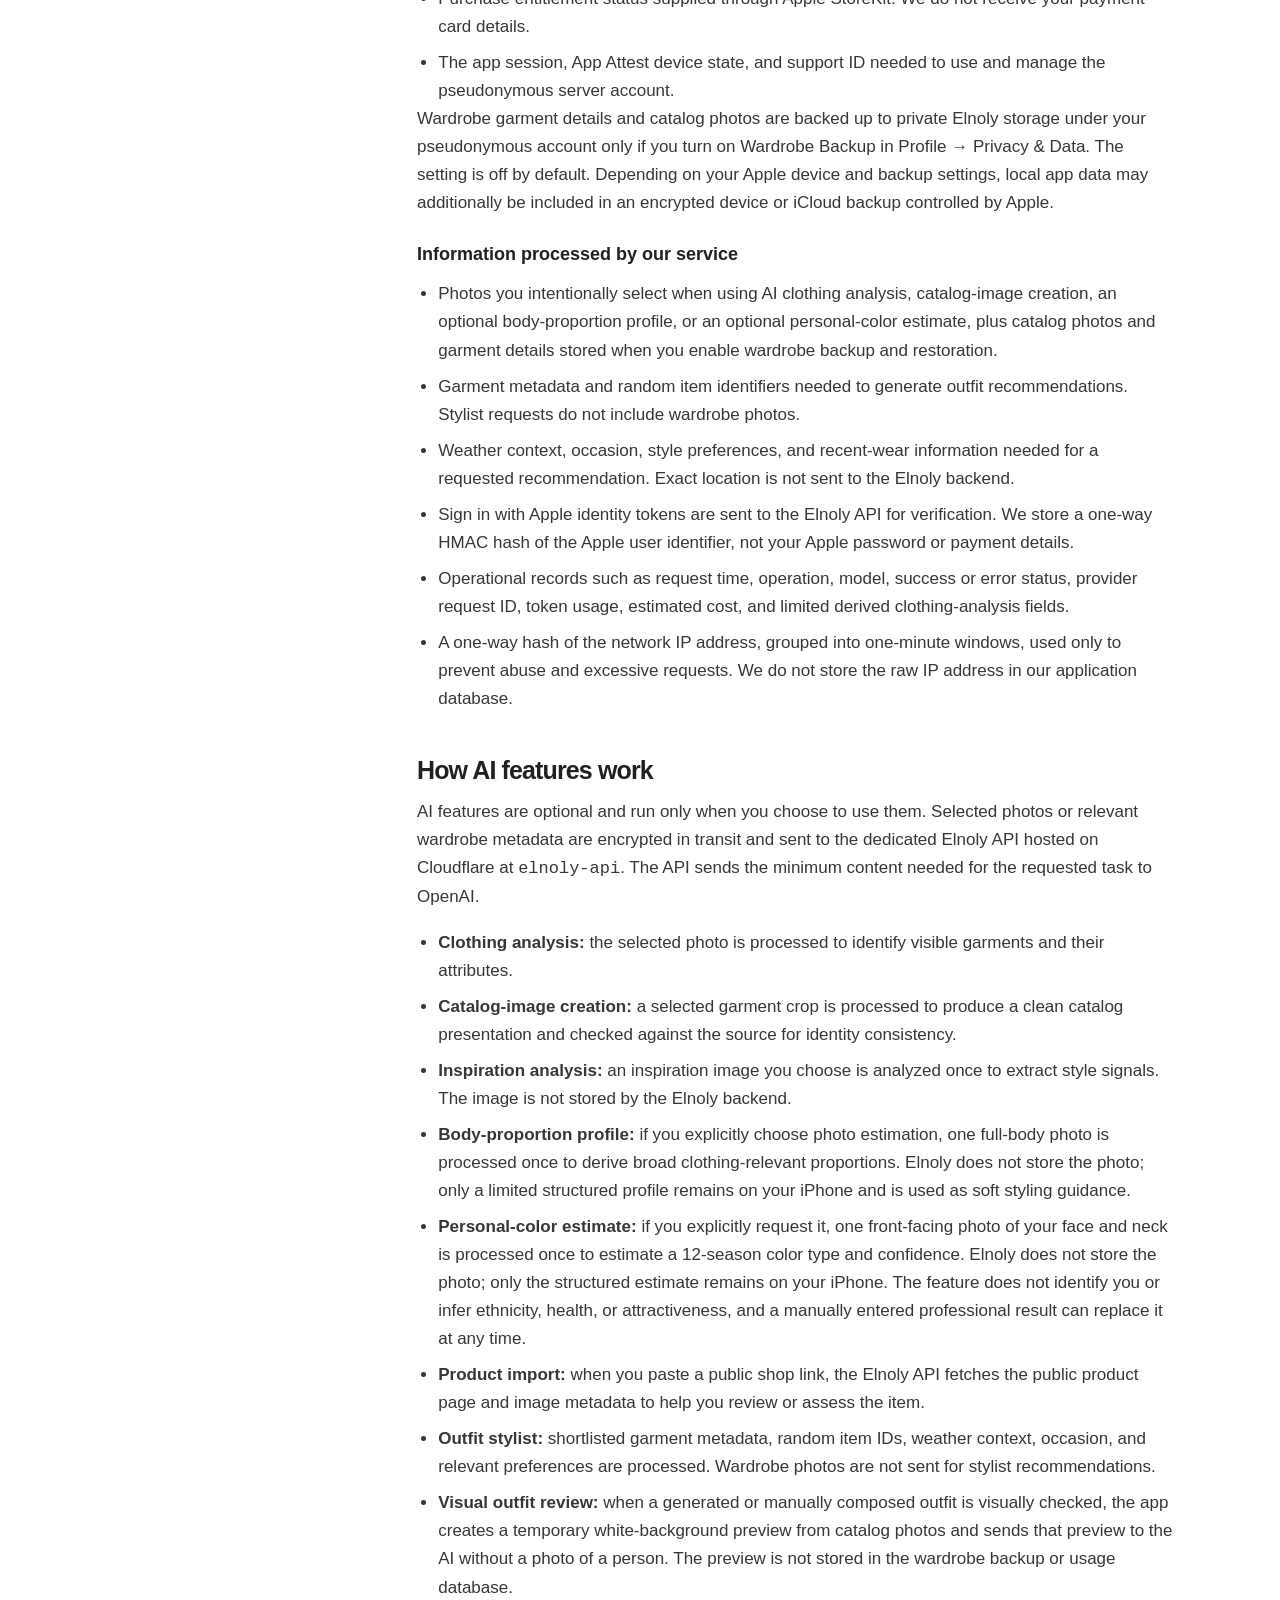
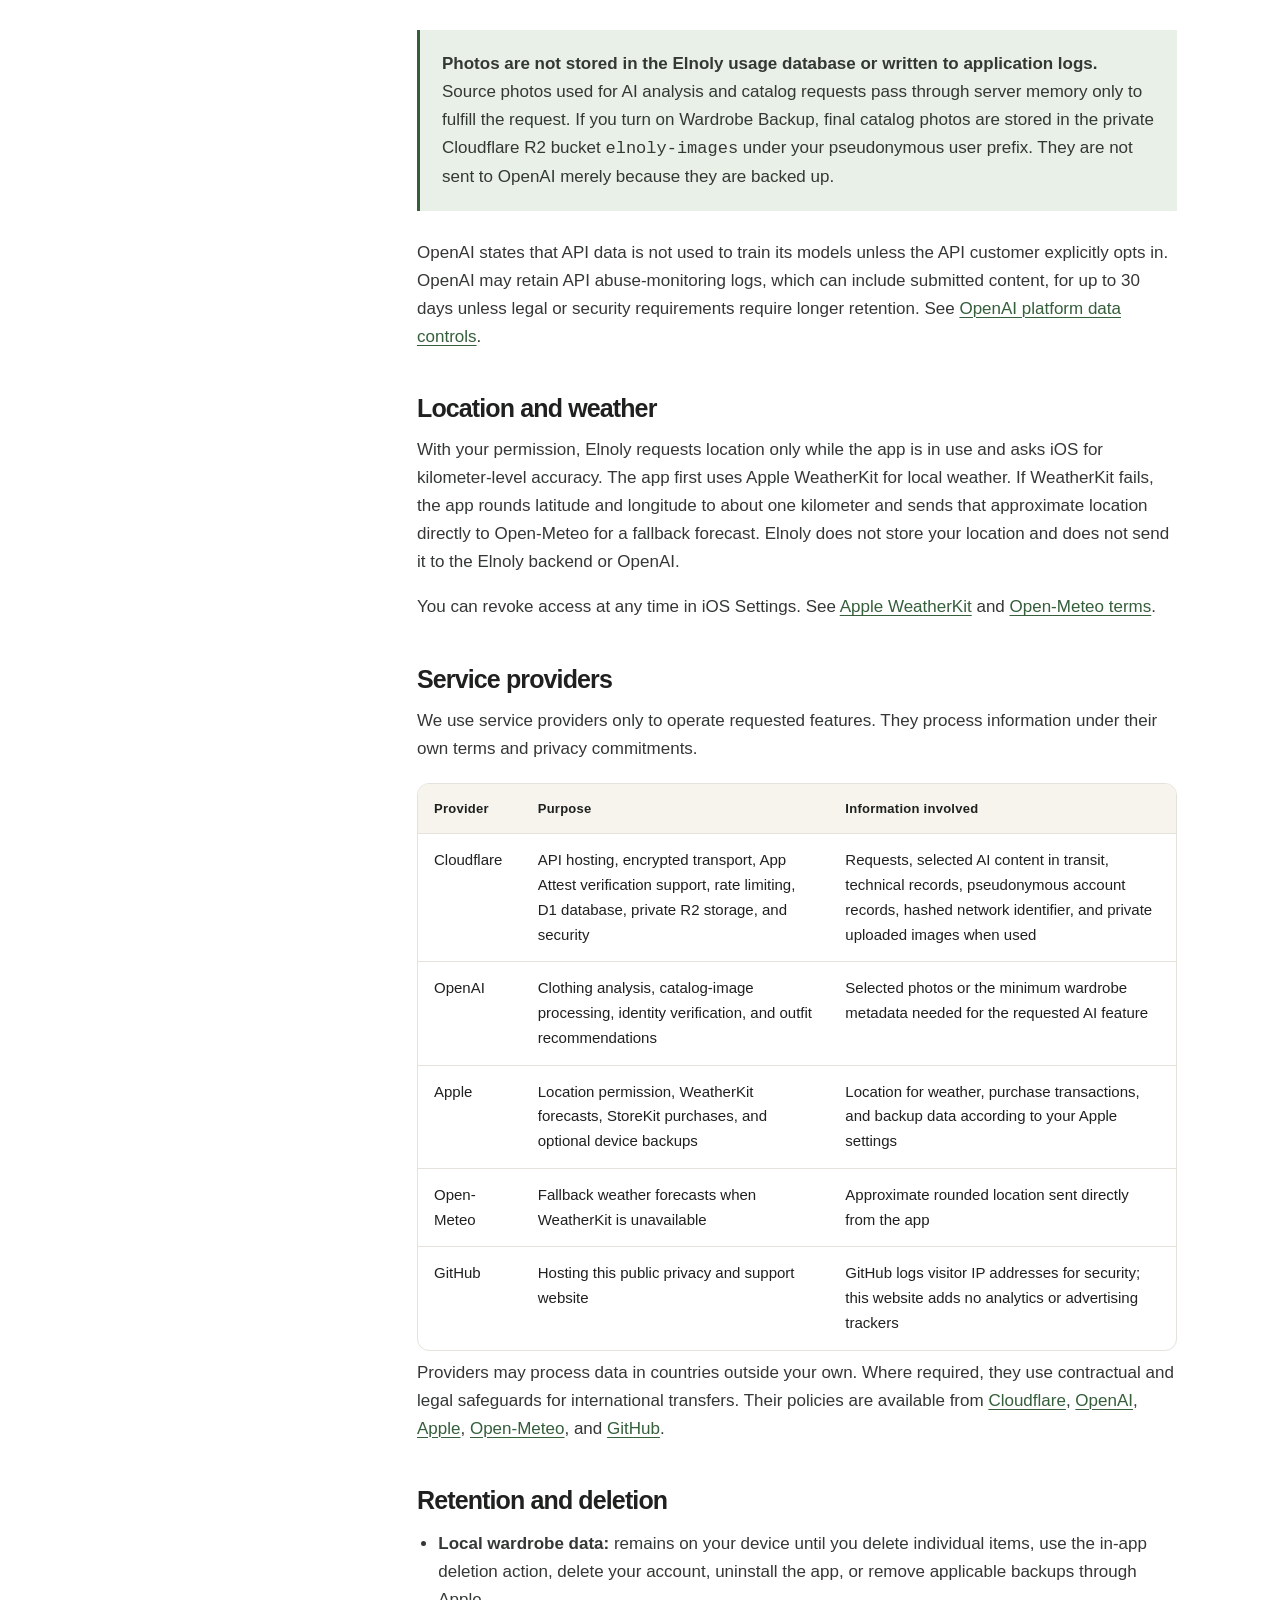
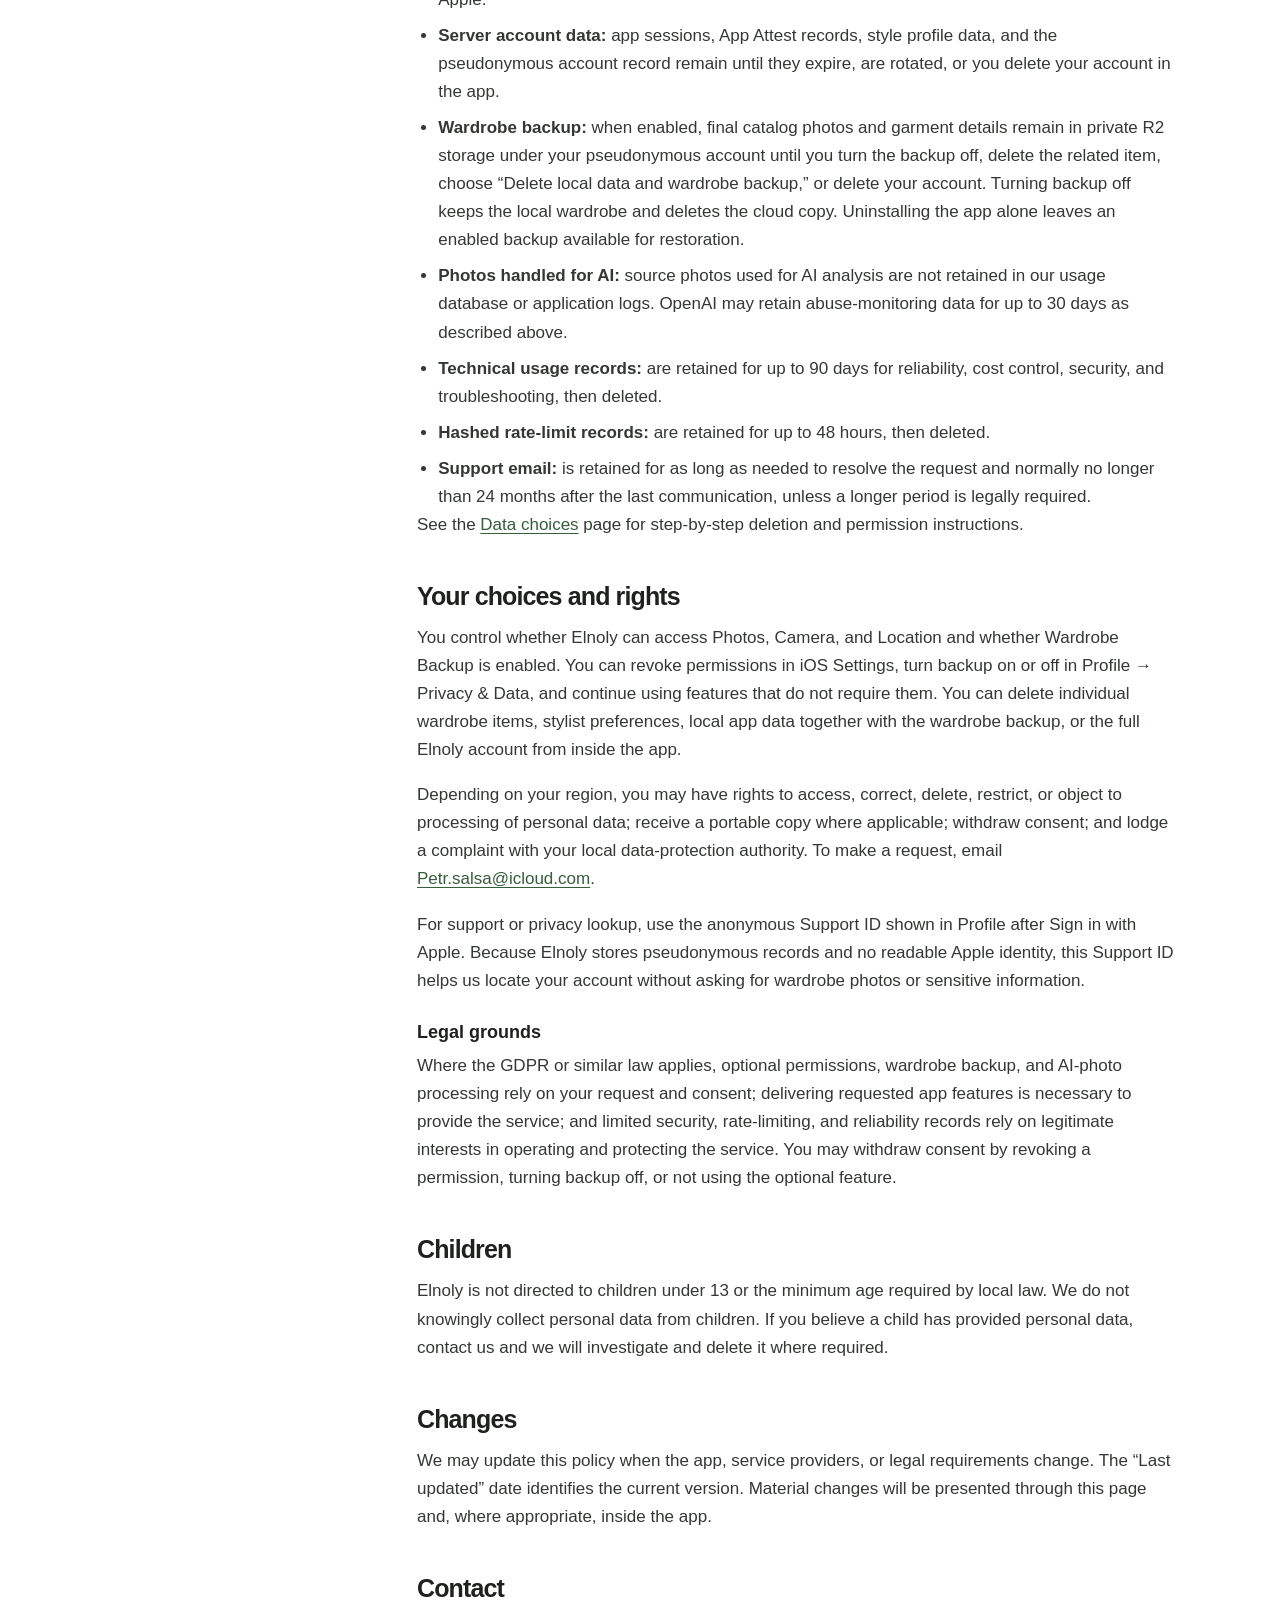
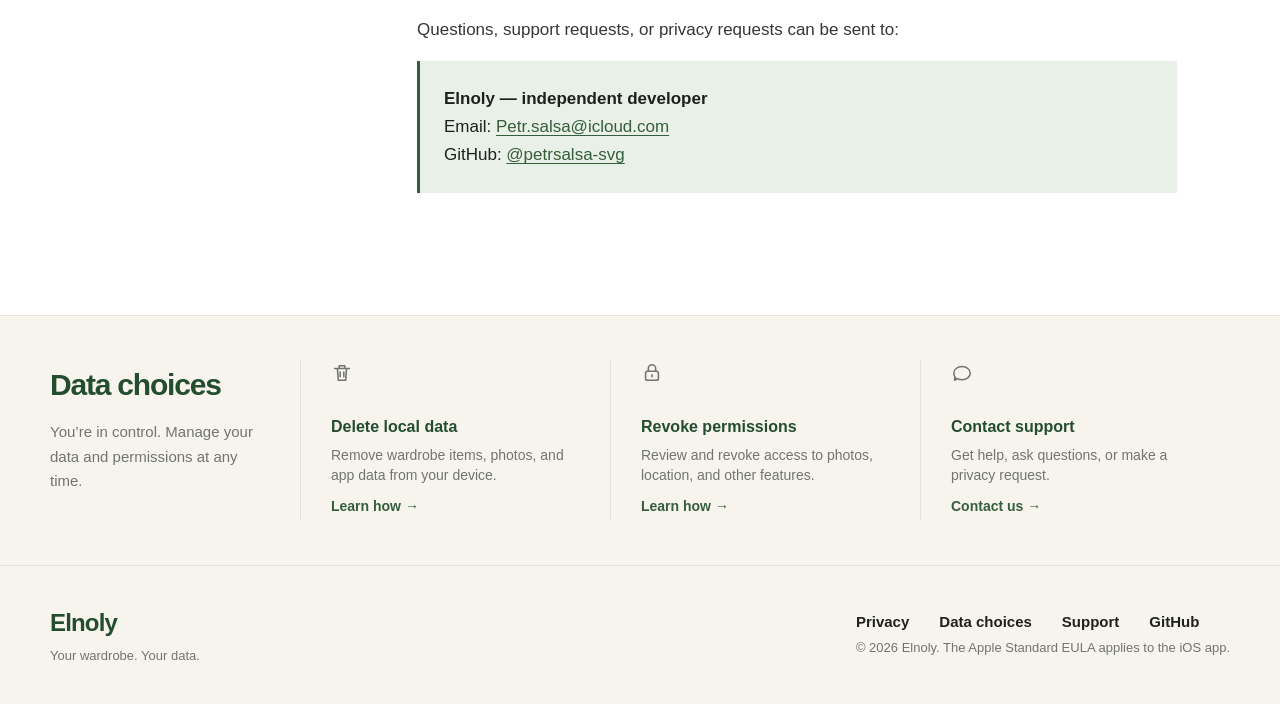
==== commit 89c94165: "Document wardrobe backup and personal color privacy" ====
--- a/index.html
+++ b/index.html
@@ -99,7 +99,7 @@
         <article class="policy-article">
           <div class="policy-heading">
             <h2 id="policy-title">Privacy Policy</h2>
-            <p class="updated">Last updated: August 9, 2026</p>
+            <p class="updated">Last updated: August 16, 2026</p>
           </div>
 
           <details class="mobile-toc">
@@ -126,15 +126,15 @@
             <ul>
               <li>Wardrobe photos and garment details such as names, categories, colors, patterns, materials, brands, sizes, prices, purchase dates, notes, favorites, and archive status.</li>
               <li>Outfits, planning dates, wear history, item usage counts, and related notes.</li>
-              <li>Style interactions, preferences, stylist memory, recommendations, and locally cached results.</li>
+              <li>Style interactions, preferences, optional structured body-proportion and personal-color profiles, stylist memory, recommendations, and locally cached results. The source photos used to estimate those profiles are not saved by Elnoly.</li>
               <li>Purchase entitlement status supplied through Apple StoreKit. We do not receive your payment card details.</li>
               <li>The app session, App Attest device state, and support ID needed to use and manage the pseudonymous server account.</li>
             </ul>
-            <p>Depending on your Apple device and backup settings, local app data may be included in an encrypted device or iCloud backup controlled by Apple.</p>
+            <p>Wardrobe garment details and catalog photos are backed up to private Elnoly storage under your pseudonymous account only if you turn on Wardrobe Backup in Profile → Privacy &amp; Data. The setting is off by default. Depending on your Apple device and backup settings, local app data may additionally be included in an encrypted device or iCloud backup controlled by Apple.</p>
 
             <h4>Information processed by our service</h4>
             <ul>
-              <li>Photos you intentionally select when using AI clothing analysis or catalog-image creation.</li>
+              <li>Photos you intentionally select when using AI clothing analysis, catalog-image creation, an optional body-proportion profile, or an optional personal-color estimate, plus catalog photos and garment details stored when you enable wardrobe backup and restoration.</li>
               <li>Garment metadata and random item identifiers needed to generate outfit recommendations. Stylist requests do not include wardrobe photos.</li>
               <li>Weather context, occasion, style preferences, and recent-wear information needed for a requested recommendation. Exact location is not sent to the Elnoly backend.</li>
               <li>Sign in with Apple identity tokens are sent to the Elnoly API for verification. We store a one-way HMAC hash of the Apple user identifier, not your Apple password or payment details.</li>
@@ -150,11 +150,14 @@
               <li><strong>Clothing analysis:</strong> the selected photo is processed to identify visible garments and their attributes.</li>
               <li><strong>Catalog-image creation:</strong> a selected garment crop is processed to produce a clean catalog presentation and checked against the source for identity consistency.</li>
               <li><strong>Inspiration analysis:</strong> an inspiration image you choose is analyzed once to extract style signals. The image is not stored by the Elnoly backend.</li>
+              <li><strong>Body-proportion profile:</strong> if you explicitly choose photo estimation, one full-body photo is processed once to derive broad clothing-relevant proportions. Elnoly does not store the photo; only a limited structured profile remains on your iPhone and is used as soft styling guidance.</li>
+              <li><strong>Personal-color estimate:</strong> if you explicitly request it, one front-facing photo of your face and neck is processed once to estimate a 12-season color type and confidence. Elnoly does not store the photo; only the structured estimate remains on your iPhone. The feature does not identify you or infer ethnicity, health, or attractiveness, and a manually entered professional result can replace it at any time.</li>
               <li><strong>Product import:</strong> when you paste a public shop link, the Elnoly API fetches the public product page and image metadata to help you review or assess the item.</li>
               <li><strong>Outfit stylist:</strong> shortlisted garment metadata, random item IDs, weather context, occasion, and relevant preferences are processed. Wardrobe photos are not sent for stylist recommendations.</li>
+              <li><strong>Visual outfit review:</strong> when a generated or manually composed outfit is visually checked, the app creates a temporary white-background preview from catalog photos and sends that preview to the AI without a photo of a person. The preview is not stored in the wardrobe backup or usage database.</li>
             </ul>
             <div class="notice">
-              <p><strong>Photos are not stored in the Elnoly usage database or written to application logs.</strong> AI analysis and catalog requests pass through server memory to fulfill the request. Private image uploads, when used by the app, are stored in the private Cloudflare R2 bucket <code>elnoly-images</code> under a pseudonymous user prefix so they can be deleted with your account.</p>
+              <p><strong>Photos are not stored in the Elnoly usage database or written to application logs.</strong> Source photos used for AI analysis and catalog requests pass through server memory only to fulfill the request. If you turn on Wardrobe Backup, final catalog photos are stored in the private Cloudflare R2 bucket <code>elnoly-images</code> under your pseudonymous user prefix. They are not sent to OpenAI merely because they are backed up.</p>
             </div>
             <p>OpenAI states that API data is not used to train its models unless the API customer explicitly opts in. OpenAI may retain API abuse-monitoring logs, which can include submitted content, for up to 30 days unless legal or security requirements require longer retention. See <a href="https://platform.openai.com/docs/models/default-usage-policies-by-endpoint" rel="external">OpenAI platform data controls</a>.</p>
           </section>
@@ -186,9 +189,10 @@
           <section id="retention-deletion">
             <h3>Retention and deletion</h3>
             <ul>
-              <li><strong>Local wardrobe data:</strong> remains on your device until you delete individual items, use “Delete all local data,” delete your account from the Profile screen, uninstall the app, or remove applicable backups through Apple.</li>
+              <li><strong>Local wardrobe data:</strong> remains on your device until you delete individual items, use the in-app deletion action, delete your account, uninstall the app, or remove applicable backups through Apple.</li>
               <li><strong>Server account data:</strong> app sessions, App Attest records, style profile data, and the pseudonymous account record remain until they expire, are rotated, or you delete your account in the app.</li>
-              <li><strong>Photos handled by our API:</strong> AI analysis photos are not retained in our usage database or application logs. Private image uploads, when used, are stored in R2 under your pseudonymous user prefix and are deleted when you delete your account. OpenAI may retain abuse-monitoring data for up to 30 days as described above.</li>
+              <li><strong>Wardrobe backup:</strong> when enabled, final catalog photos and garment details remain in private R2 storage under your pseudonymous account until you turn the backup off, delete the related item, choose “Delete local data and wardrobe backup,” or delete your account. Turning backup off keeps the local wardrobe and deletes the cloud copy. Uninstalling the app alone leaves an enabled backup available for restoration.</li>
+              <li><strong>Photos handled for AI:</strong> source photos used for AI analysis are not retained in our usage database or application logs. OpenAI may retain abuse-monitoring data for up to 30 days as described above.</li>
               <li><strong>Technical usage records:</strong> are retained for up to 90 days for reliability, cost control, security, and troubleshooting, then deleted.</li>
               <li><strong>Hashed rate-limit records:</strong> are retained for up to 48 hours, then deleted.</li>
               <li><strong>Support email:</strong> is retained for as long as needed to resolve the request and normally no longer than 24 months after the last communication, unless a longer period is legally required.</li>
@@ -198,11 +202,11 @@
 
           <section id="choices-rights">
             <h3>Your choices and rights</h3>
-            <p>You control whether Elnoly can access Photos, Camera, and Location. You can revoke these permissions in iOS Settings and continue using features that do not require them. You can delete individual wardrobe items, stylist preferences, all local data, or the full Elnoly account from inside the app.</p>
+            <p>You control whether Elnoly can access Photos, Camera, and Location and whether Wardrobe Backup is enabled. You can revoke permissions in iOS Settings, turn backup on or off in Profile → Privacy &amp; Data, and continue using features that do not require them. You can delete individual wardrobe items, stylist preferences, local app data together with the wardrobe backup, or the full Elnoly account from inside the app.</p>
             <p>Depending on your region, you may have rights to access, correct, delete, restrict, or object to processing of personal data; receive a portable copy where applicable; withdraw consent; and lodge a complaint with your local data-protection authority. To make a request, email <a href="mailto:Petr.salsa@icloud.com?subject=Elnoly%20privacy%20request">Petr.salsa@icloud.com</a>.</p>
             <p>For support or privacy lookup, use the anonymous Support ID shown in Profile after Sign in with Apple. Because Elnoly stores pseudonymous records and no readable Apple identity, this Support ID helps us locate your account without asking for wardrobe photos or sensitive information.</p>
             <h4>Legal grounds</h4>
-            <p>Where the GDPR or similar law applies, optional permissions and AI-photo processing rely on your request and consent; delivering requested app features is necessary to provide the service; and limited security, rate-limiting, and reliability records rely on legitimate interests in operating and protecting the service. You may withdraw consent by revoking a permission or not using the optional feature.</p>
+            <p>Where the GDPR or similar law applies, optional permissions, wardrobe backup, and AI-photo processing rely on your request and consent; delivering requested app features is necessary to provide the service; and limited security, rate-limiting, and reliability records rely on legitimate interests in operating and protecting the service. You may withdraw consent by revoking a permission, turning backup off, or not using the optional feature.</p>
           </section>
 
           <section id="children">
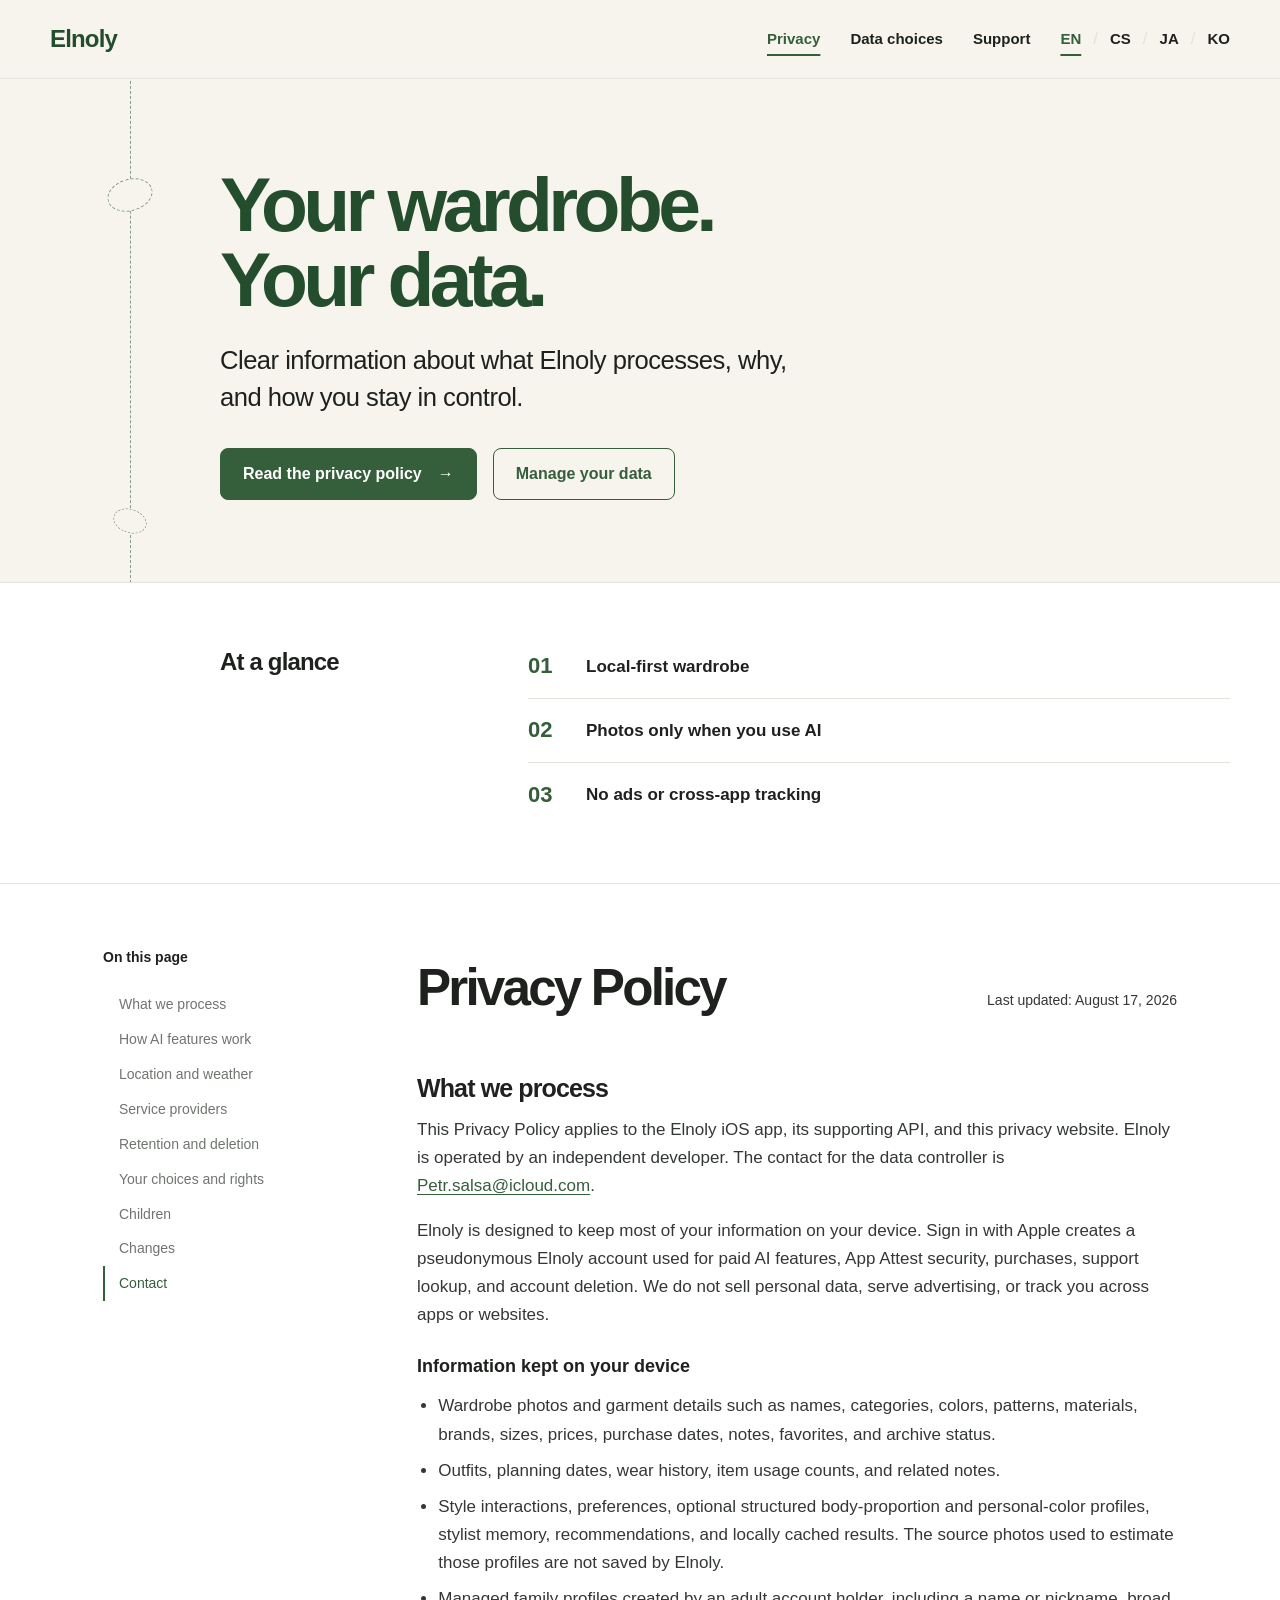
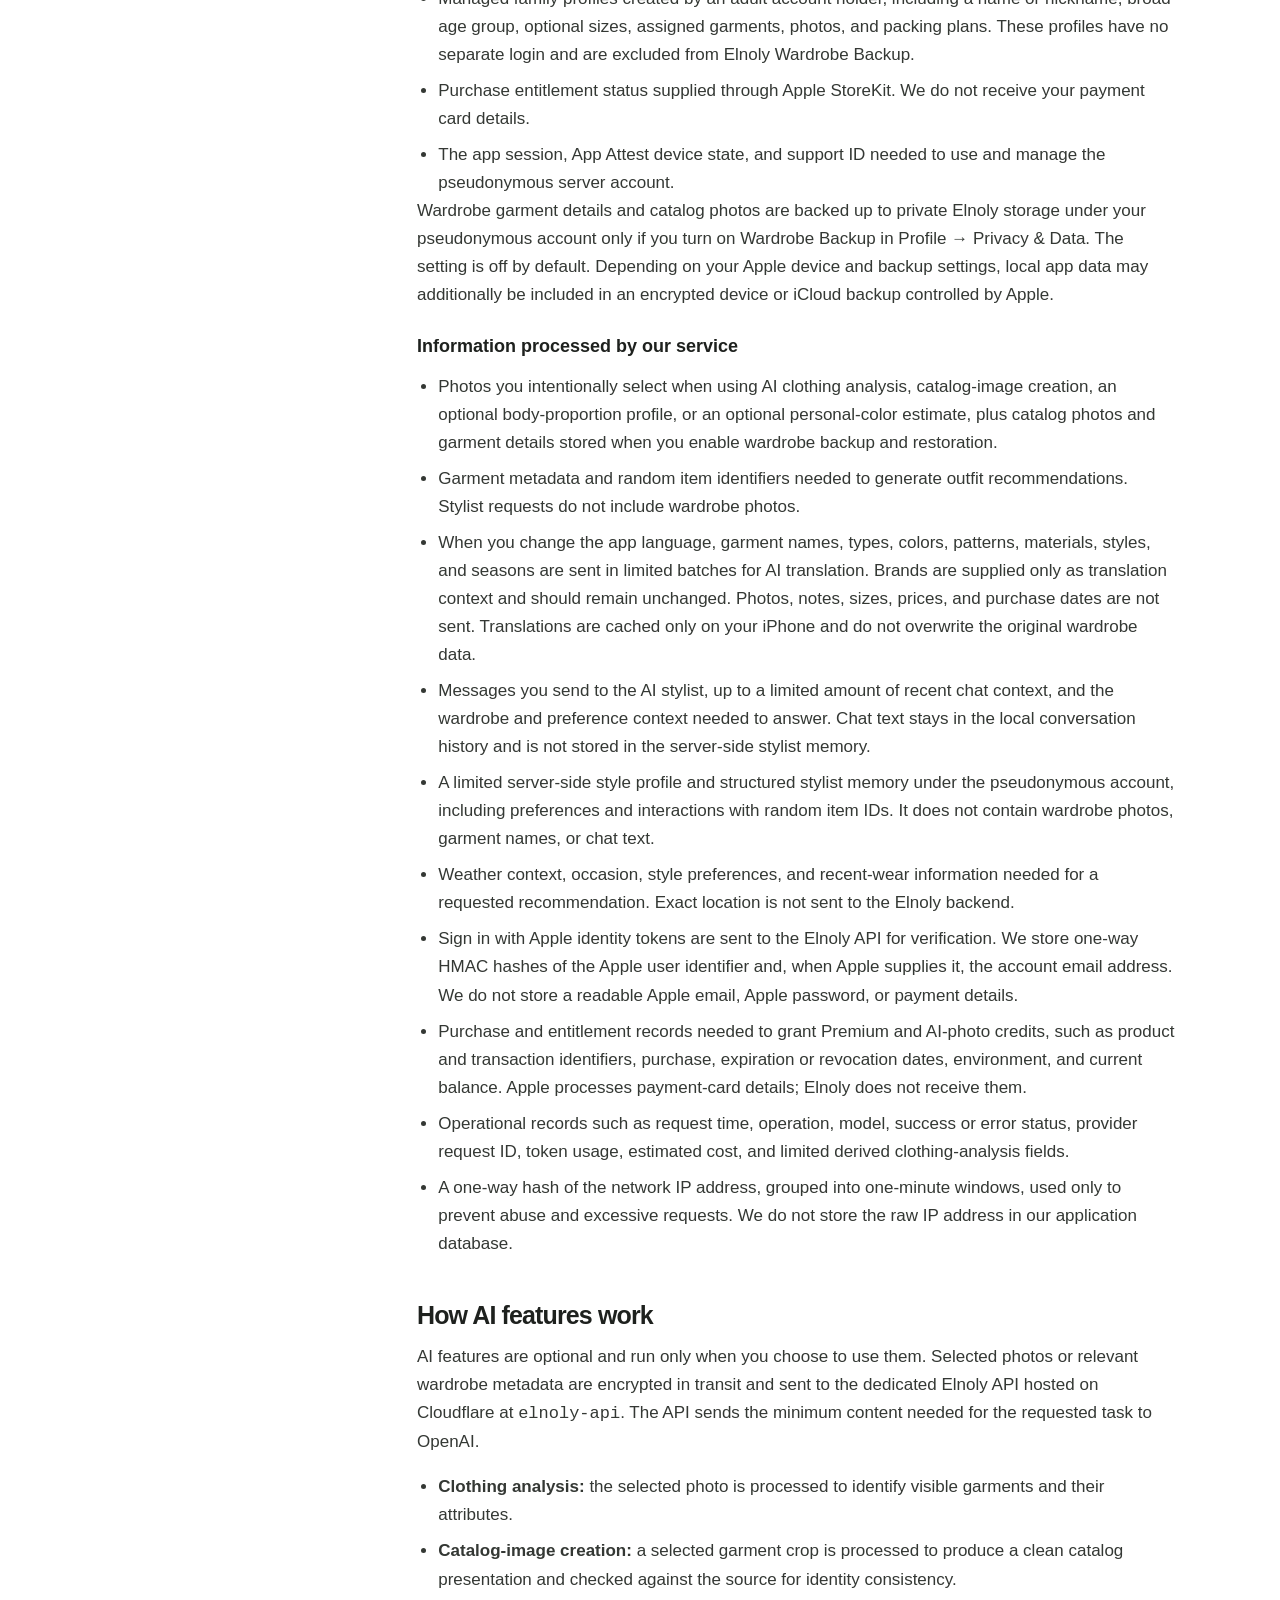
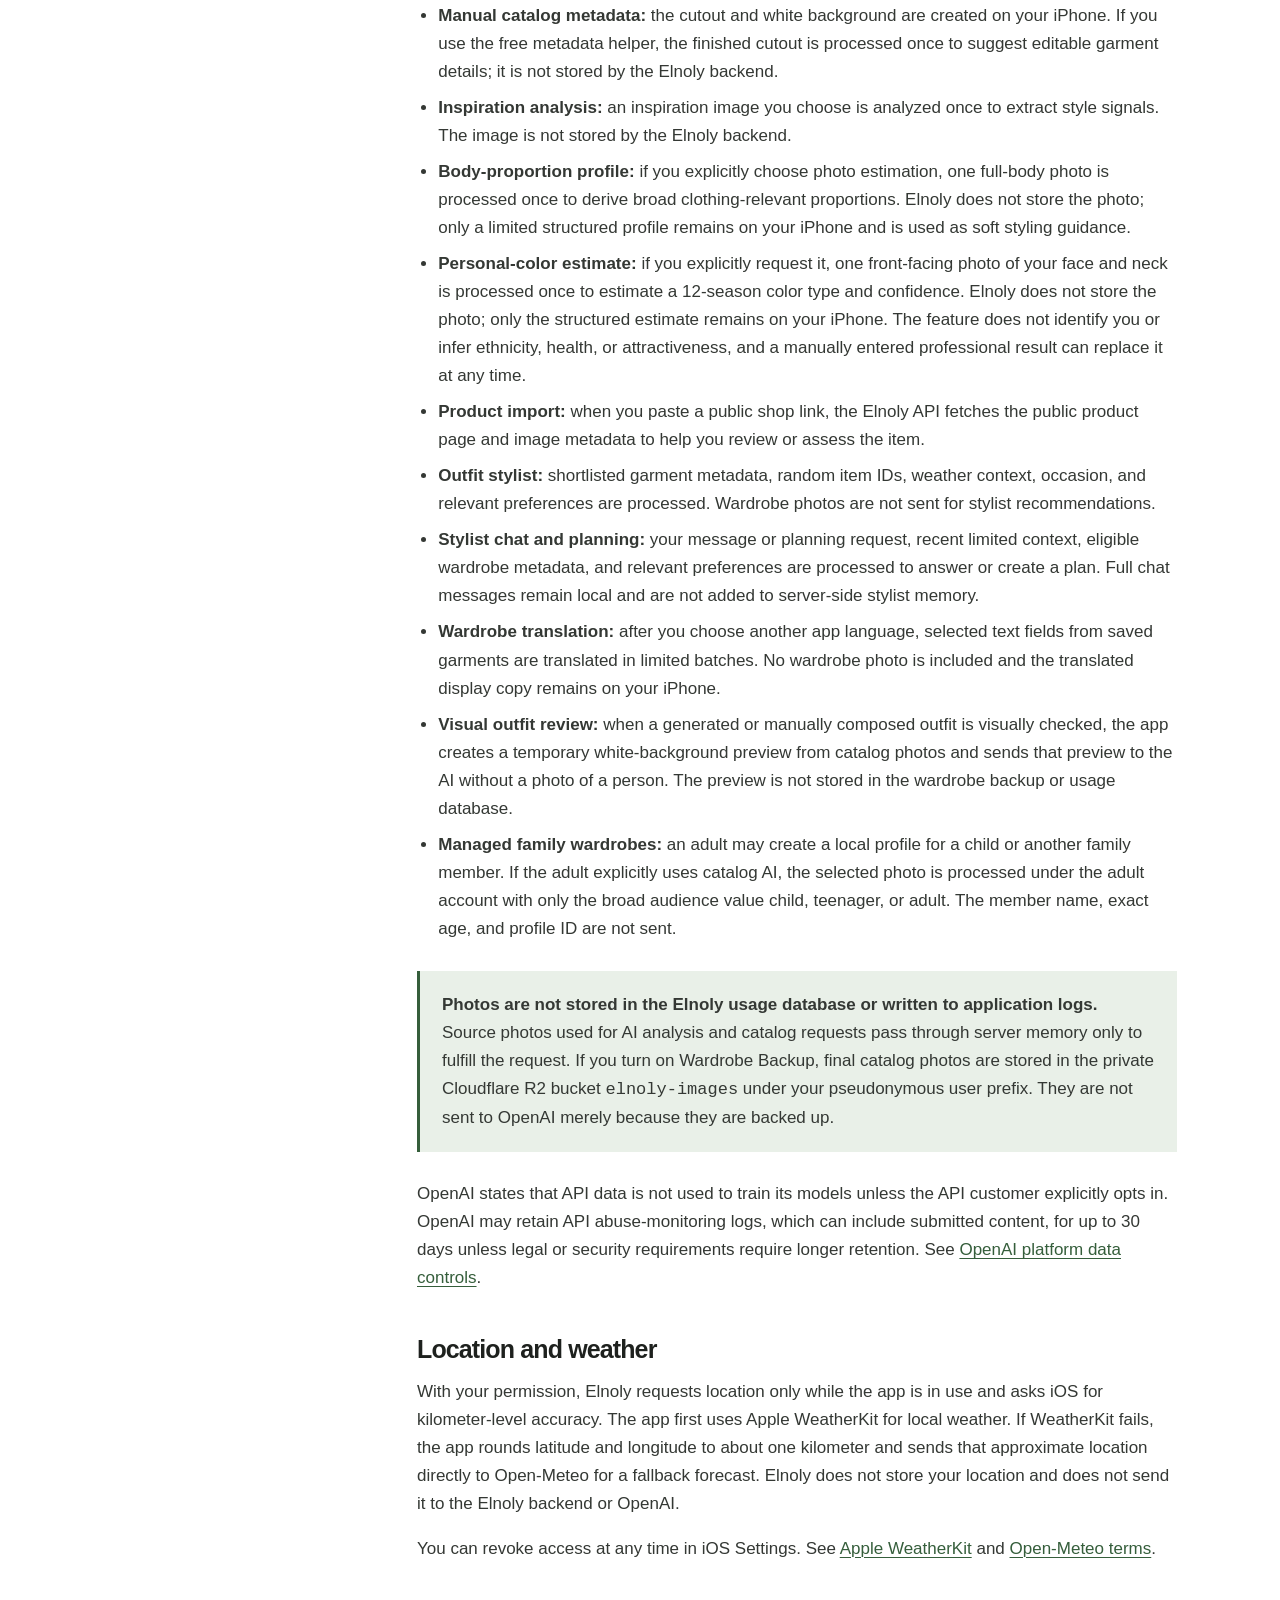
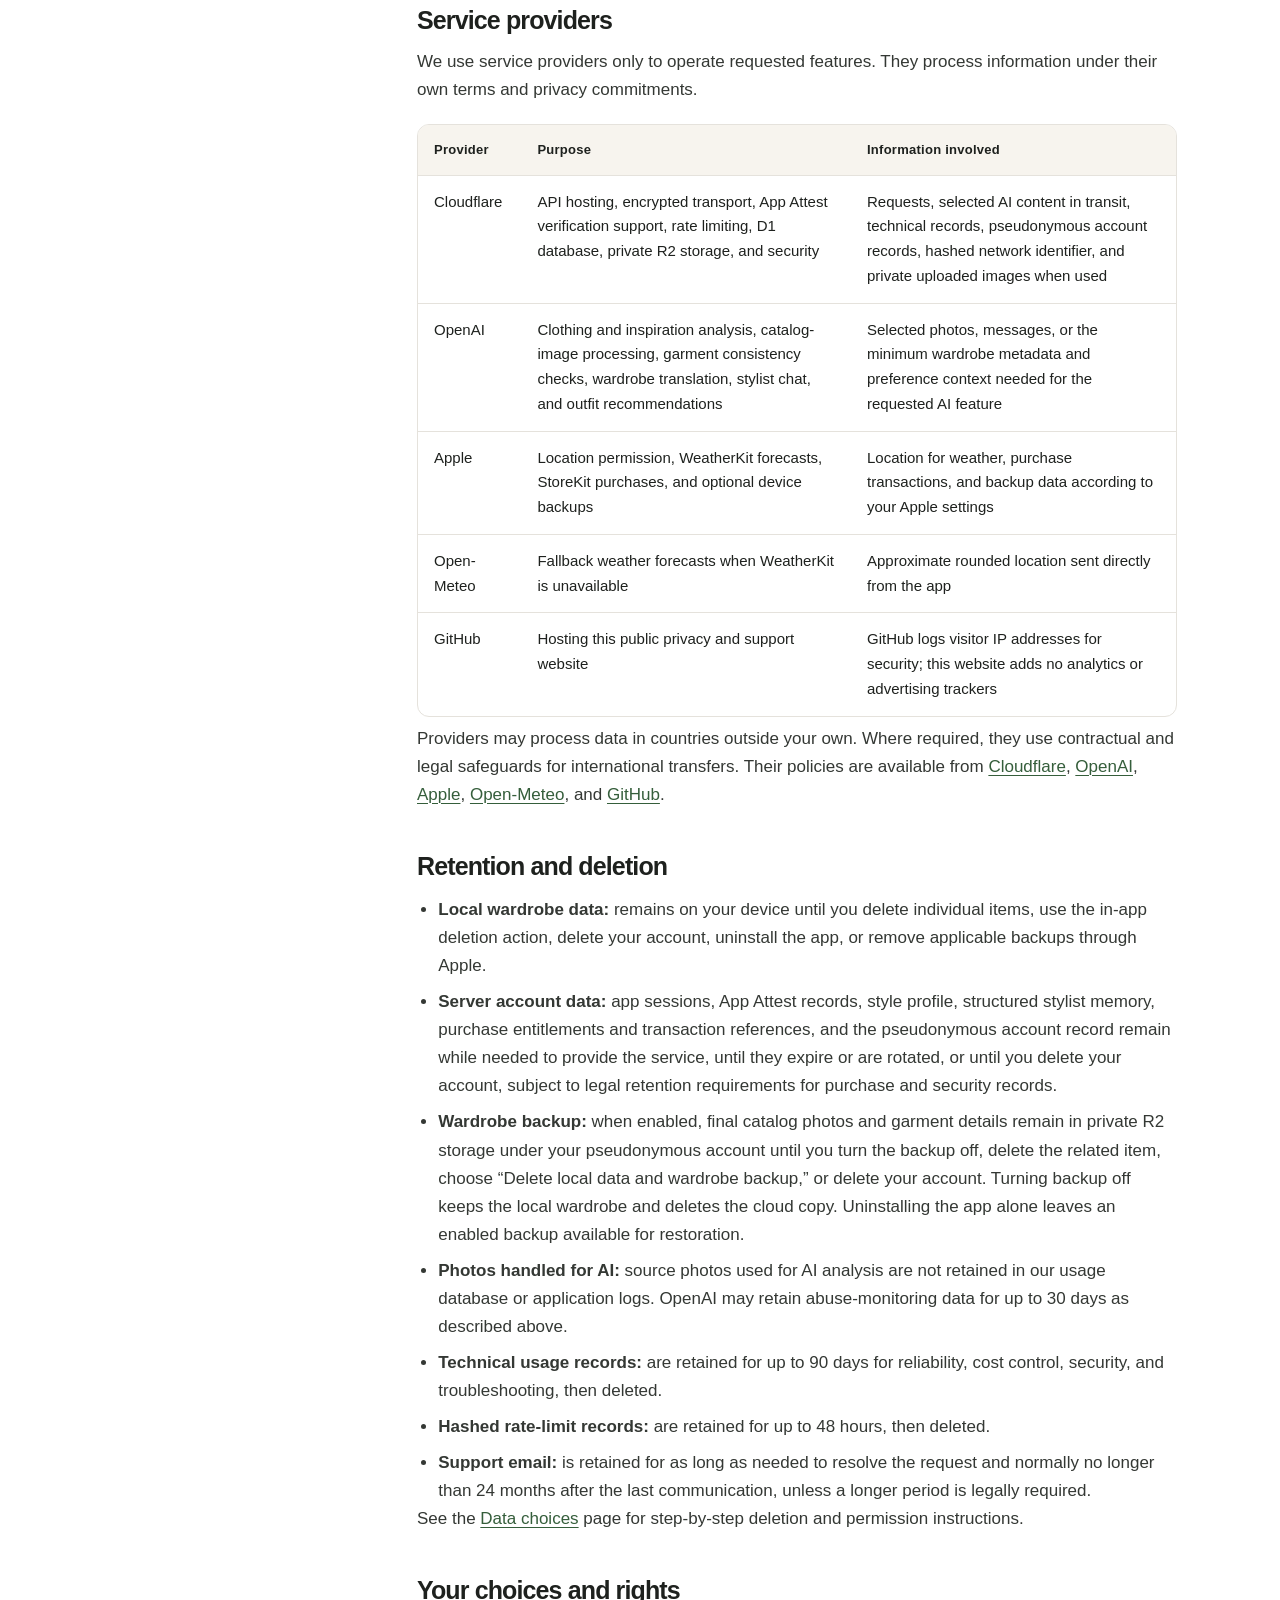
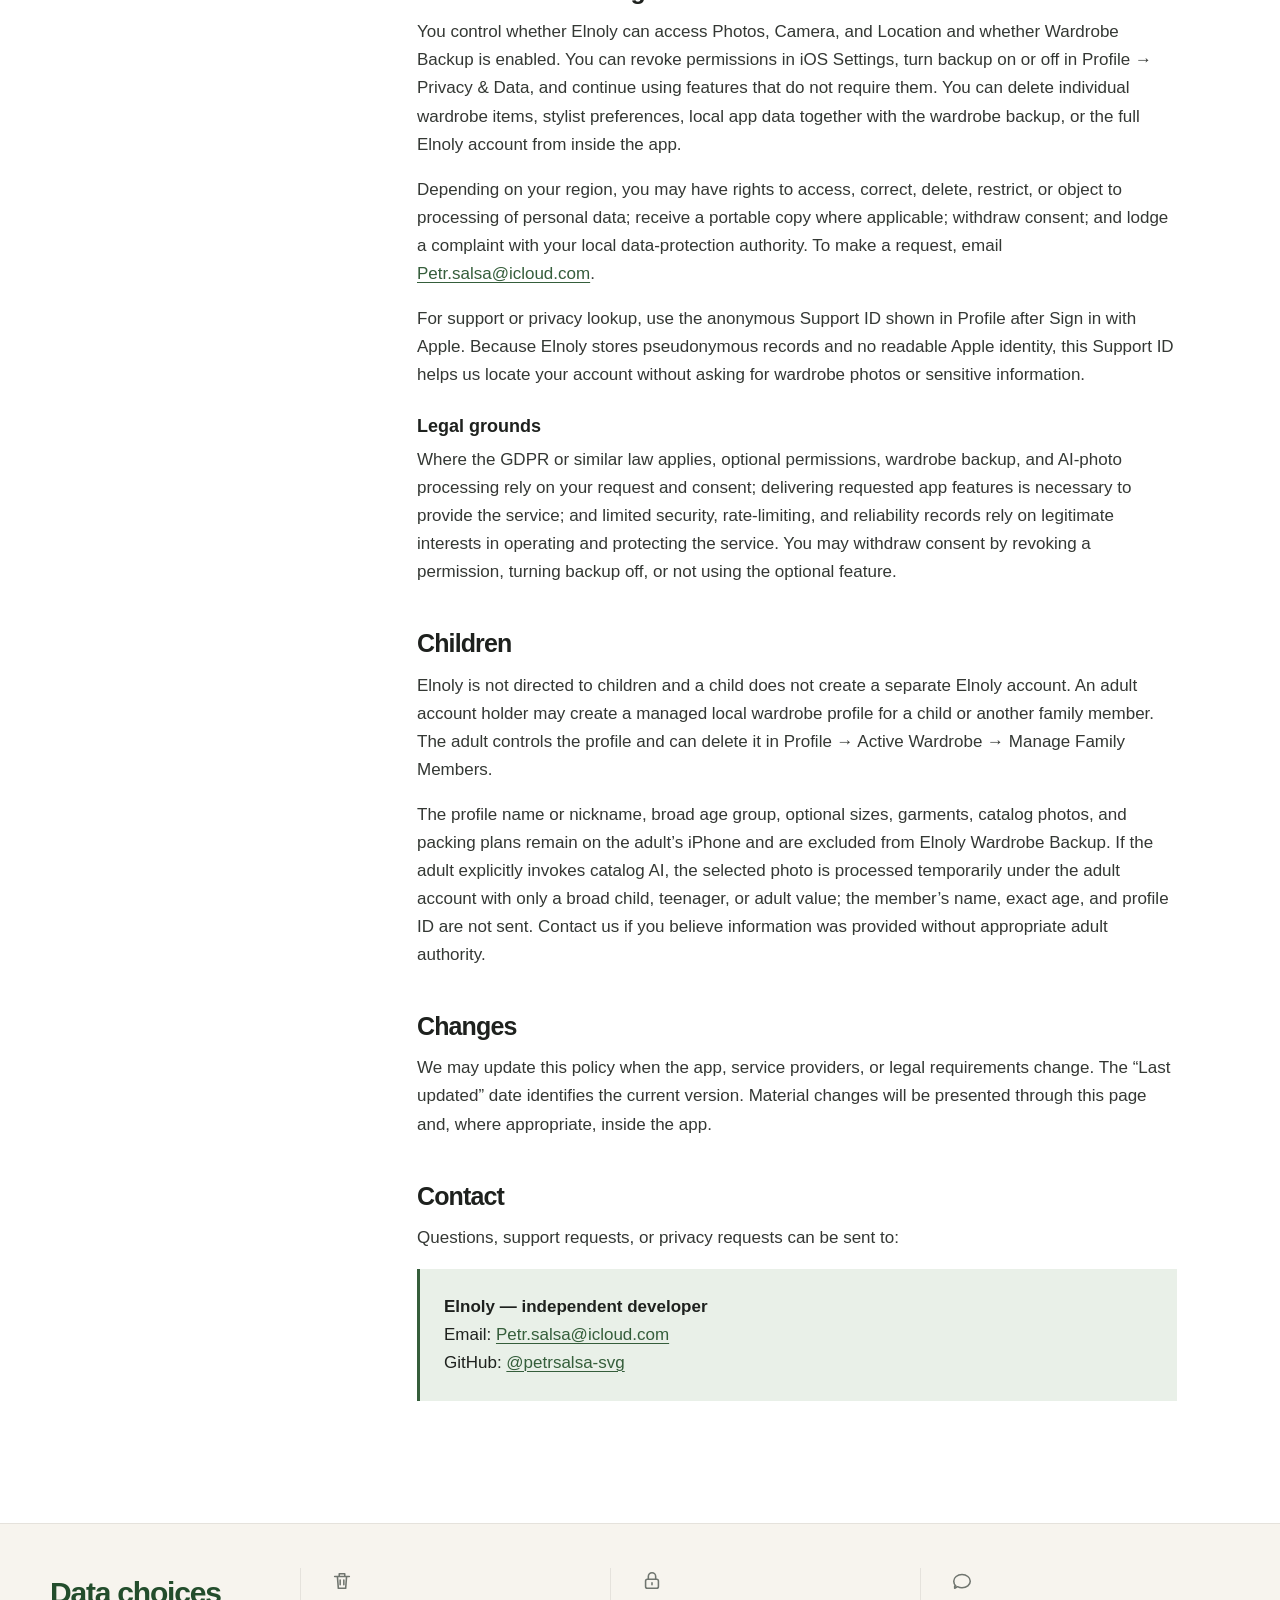
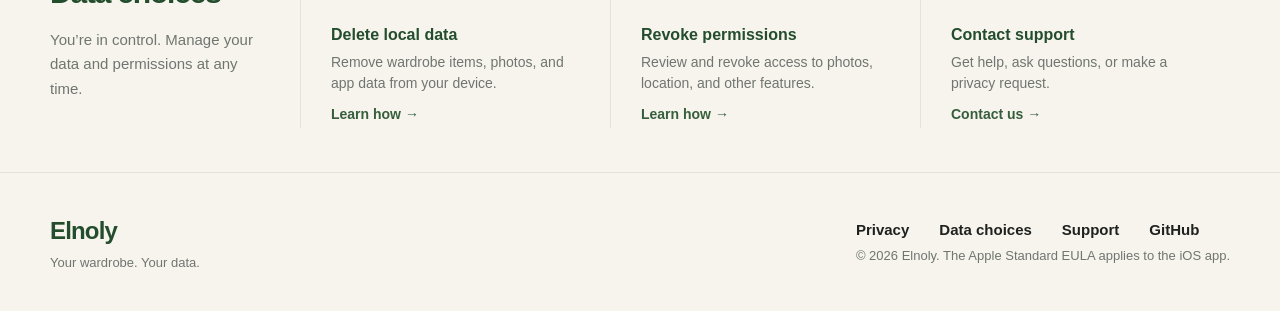
==== commit 877b6629: "Localize privacy policy for Japan and Korea" ====
--- a/index.html
+++ b/index.html
@@ -12,6 +12,8 @@
   <link rel="canonical" href="https://petrsalsa-svg.github.io/Elnoly-Privacy/">
   <link rel="alternate" hreflang="en" href="https://petrsalsa-svg.github.io/Elnoly-Privacy/">
   <link rel="alternate" hreflang="cs" href="https://petrsalsa-svg.github.io/Elnoly-Privacy/cs/">
+  <link rel="alternate" hreflang="ja" href="https://petrsalsa-svg.github.io/Elnoly-Privacy/ja/">
+  <link rel="alternate" hreflang="ko" href="https://petrsalsa-svg.github.io/Elnoly-Privacy/ko/">
   <link rel="stylesheet" href="./assets/styles.css">
   <script src="./assets/site.js" defer></script>
   <title>Elnoly — Privacy Policy</title>
@@ -31,7 +33,7 @@
         Menu
       </button>
       <nav class="language-nav" aria-label="Language">
-        <a href="./" aria-current="page" lang="en">EN</a><span aria-hidden="true">/</span><a href="./cs/" lang="cs">CS</a>
+        <a href="./" aria-current="page" lang="en">EN</a><span aria-hidden="true">/</span><a href="./cs/" lang="cs">CS</a><span aria-hidden="true">/</span><a href="./ja/" lang="ja">JA</a><span aria-hidden="true">/</span><a href="./ko/" lang="ko">KO</a>
       </nav>
       <nav class="mobile-nav" id="mobile-navigation" aria-label="Mobile navigation" data-mobile-nav>
         <a href="./" aria-current="page">Privacy</a>
@@ -99,7 +101,7 @@
         <article class="policy-article">
           <div class="policy-heading">
             <h2 id="policy-title">Privacy Policy</h2>
-            <p class="updated">Last updated: August 16, 2026</p>
+            <p class="updated">Last updated: August 17, 2026</p>
           </div>
 
           <details class="mobile-toc">
@@ -127,6 +129,7 @@
               <li>Wardrobe photos and garment details such as names, categories, colors, patterns, materials, brands, sizes, prices, purchase dates, notes, favorites, and archive status.</li>
               <li>Outfits, planning dates, wear history, item usage counts, and related notes.</li>
               <li>Style interactions, preferences, optional structured body-proportion and personal-color profiles, stylist memory, recommendations, and locally cached results. The source photos used to estimate those profiles are not saved by Elnoly.</li>
+              <li>Managed family profiles created by an adult account holder, including a name or nickname, broad age group, optional sizes, assigned garments, photos, and packing plans. These profiles have no separate login and are excluded from Elnoly Wardrobe Backup.</li>
               <li>Purchase entitlement status supplied through Apple StoreKit. We do not receive your payment card details.</li>
               <li>The app session, App Attest device state, and support ID needed to use and manage the pseudonymous server account.</li>
             </ul>
@@ -136,8 +139,12 @@
             <ul>
               <li>Photos you intentionally select when using AI clothing analysis, catalog-image creation, an optional body-proportion profile, or an optional personal-color estimate, plus catalog photos and garment details stored when you enable wardrobe backup and restoration.</li>
               <li>Garment metadata and random item identifiers needed to generate outfit recommendations. Stylist requests do not include wardrobe photos.</li>
+              <li>When you change the app language, garment names, types, colors, patterns, materials, styles, and seasons are sent in limited batches for AI translation. Brands are supplied only as translation context and should remain unchanged. Photos, notes, sizes, prices, and purchase dates are not sent. Translations are cached only on your iPhone and do not overwrite the original wardrobe data.</li>
+              <li>Messages you send to the AI stylist, up to a limited amount of recent chat context, and the wardrobe and preference context needed to answer. Chat text stays in the local conversation history and is not stored in the server-side stylist memory.</li>
+              <li>A limited server-side style profile and structured stylist memory under the pseudonymous account, including preferences and interactions with random item IDs. It does not contain wardrobe photos, garment names, or chat text.</li>
               <li>Weather context, occasion, style preferences, and recent-wear information needed for a requested recommendation. Exact location is not sent to the Elnoly backend.</li>
-              <li>Sign in with Apple identity tokens are sent to the Elnoly API for verification. We store a one-way HMAC hash of the Apple user identifier, not your Apple password or payment details.</li>
+              <li>Sign in with Apple identity tokens are sent to the Elnoly API for verification. We store one-way HMAC hashes of the Apple user identifier and, when Apple supplies it, the account email address. We do not store a readable Apple email, Apple password, or payment details.</li>
+              <li>Purchase and entitlement records needed to grant Premium and AI-photo credits, such as product and transaction identifiers, purchase, expiration or revocation dates, environment, and current balance. Apple processes payment-card details; Elnoly does not receive them.</li>
               <li>Operational records such as request time, operation, model, success or error status, provider request ID, token usage, estimated cost, and limited derived clothing-analysis fields.</li>
               <li>A one-way hash of the network IP address, grouped into one-minute windows, used only to prevent abuse and excessive requests. We do not store the raw IP address in our application database.</li>
             </ul>
@@ -149,12 +156,16 @@
             <ul>
               <li><strong>Clothing analysis:</strong> the selected photo is processed to identify visible garments and their attributes.</li>
               <li><strong>Catalog-image creation:</strong> a selected garment crop is processed to produce a clean catalog presentation and checked against the source for identity consistency.</li>
+              <li><strong>Manual catalog metadata:</strong> the cutout and white background are created on your iPhone. If you use the free metadata helper, the finished cutout is processed once to suggest editable garment details; it is not stored by the Elnoly backend.</li>
               <li><strong>Inspiration analysis:</strong> an inspiration image you choose is analyzed once to extract style signals. The image is not stored by the Elnoly backend.</li>
               <li><strong>Body-proportion profile:</strong> if you explicitly choose photo estimation, one full-body photo is processed once to derive broad clothing-relevant proportions. Elnoly does not store the photo; only a limited structured profile remains on your iPhone and is used as soft styling guidance.</li>
               <li><strong>Personal-color estimate:</strong> if you explicitly request it, one front-facing photo of your face and neck is processed once to estimate a 12-season color type and confidence. Elnoly does not store the photo; only the structured estimate remains on your iPhone. The feature does not identify you or infer ethnicity, health, or attractiveness, and a manually entered professional result can replace it at any time.</li>
               <li><strong>Product import:</strong> when you paste a public shop link, the Elnoly API fetches the public product page and image metadata to help you review or assess the item.</li>
               <li><strong>Outfit stylist:</strong> shortlisted garment metadata, random item IDs, weather context, occasion, and relevant preferences are processed. Wardrobe photos are not sent for stylist recommendations.</li>
+              <li><strong>Stylist chat and planning:</strong> your message or planning request, recent limited context, eligible wardrobe metadata, and relevant preferences are processed to answer or create a plan. Full chat messages remain local and are not added to server-side stylist memory.</li>
+              <li><strong>Wardrobe translation:</strong> after you choose another app language, selected text fields from saved garments are translated in limited batches. No wardrobe photo is included and the translated display copy remains on your iPhone.</li>
               <li><strong>Visual outfit review:</strong> when a generated or manually composed outfit is visually checked, the app creates a temporary white-background preview from catalog photos and sends that preview to the AI without a photo of a person. The preview is not stored in the wardrobe backup or usage database.</li>
+              <li><strong>Managed family wardrobes:</strong> an adult may create a local profile for a child or another family member. If the adult explicitly uses catalog AI, the selected photo is processed under the adult account with only the broad audience value child, teenager, or adult. The member name, exact age, and profile ID are not sent.</li>
             </ul>
             <div class="notice">
               <p><strong>Photos are not stored in the Elnoly usage database or written to application logs.</strong> Source photos used for AI analysis and catalog requests pass through server memory only to fulfill the request. If you turn on Wardrobe Backup, final catalog photos are stored in the private Cloudflare R2 bucket <code>elnoly-images</code> under your pseudonymous user prefix. They are not sent to OpenAI merely because they are backed up.</p>
@@ -176,7 +187,7 @@
                 <thead><tr><th>Provider</th><th>Purpose</th><th>Information involved</th></tr></thead>
                 <tbody>
                   <tr><td>Cloudflare</td><td>API hosting, encrypted transport, App Attest verification support, rate limiting, D1 database, private R2 storage, and security</td><td>Requests, selected AI content in transit, technical records, pseudonymous account records, hashed network identifier, and private uploaded images when used</td></tr>
-                  <tr><td>OpenAI</td><td>Clothing analysis, catalog-image processing, identity verification, and outfit recommendations</td><td>Selected photos or the minimum wardrobe metadata needed for the requested AI feature</td></tr>
+                  <tr><td>OpenAI</td><td>Clothing and inspiration analysis, catalog-image processing, garment consistency checks, wardrobe translation, stylist chat, and outfit recommendations</td><td>Selected photos, messages, or the minimum wardrobe metadata and preference context needed for the requested AI feature</td></tr>
                   <tr><td>Apple</td><td>Location permission, WeatherKit forecasts, StoreKit purchases, and optional device backups</td><td>Location for weather, purchase transactions, and backup data according to your Apple settings</td></tr>
                   <tr><td>Open-Meteo</td><td>Fallback weather forecasts when WeatherKit is unavailable</td><td>Approximate rounded location sent directly from the app</td></tr>
                   <tr><td>GitHub</td><td>Hosting this public privacy and support website</td><td>GitHub logs visitor IP addresses for security; this website adds no analytics or advertising trackers</td></tr>
@@ -190,7 +201,7 @@
             <h3>Retention and deletion</h3>
             <ul>
               <li><strong>Local wardrobe data:</strong> remains on your device until you delete individual items, use the in-app deletion action, delete your account, uninstall the app, or remove applicable backups through Apple.</li>
-              <li><strong>Server account data:</strong> app sessions, App Attest records, style profile data, and the pseudonymous account record remain until they expire, are rotated, or you delete your account in the app.</li>
+              <li><strong>Server account data:</strong> app sessions, App Attest records, style profile, structured stylist memory, purchase entitlements and transaction references, and the pseudonymous account record remain while needed to provide the service, until they expire or are rotated, or until you delete your account, subject to legal retention requirements for purchase and security records.</li>
               <li><strong>Wardrobe backup:</strong> when enabled, final catalog photos and garment details remain in private R2 storage under your pseudonymous account until you turn the backup off, delete the related item, choose “Delete local data and wardrobe backup,” or delete your account. Turning backup off keeps the local wardrobe and deletes the cloud copy. Uninstalling the app alone leaves an enabled backup available for restoration.</li>
               <li><strong>Photos handled for AI:</strong> source photos used for AI analysis are not retained in our usage database or application logs. OpenAI may retain abuse-monitoring data for up to 30 days as described above.</li>
               <li><strong>Technical usage records:</strong> are retained for up to 90 days for reliability, cost control, security, and troubleshooting, then deleted.</li>
@@ -211,7 +222,8 @@
 
           <section id="children">
             <h3>Children</h3>
-            <p>Elnoly is not directed to children under 13 or the minimum age required by local law. We do not knowingly collect personal data from children. If you believe a child has provided personal data, contact us and we will investigate and delete it where required.</p>
+            <p>Elnoly is not directed to children and a child does not create a separate Elnoly account. An adult account holder may create a managed local wardrobe profile for a child or another family member. The adult controls the profile and can delete it in Profile → Active Wardrobe → Manage Family Members.</p>
+            <p>The profile name or nickname, broad age group, optional sizes, garments, catalog photos, and packing plans remain on the adult’s iPhone and are excluded from Elnoly Wardrobe Backup. If the adult explicitly invokes catalog AI, the selected photo is processed temporarily under the adult account with only a broad child, teenager, or adult value; the member’s name, exact age, and profile ID are not sent. Contact us if you believe information was provided without appropriate adult authority.</p>
           </section>
 
           <section id="changes">
